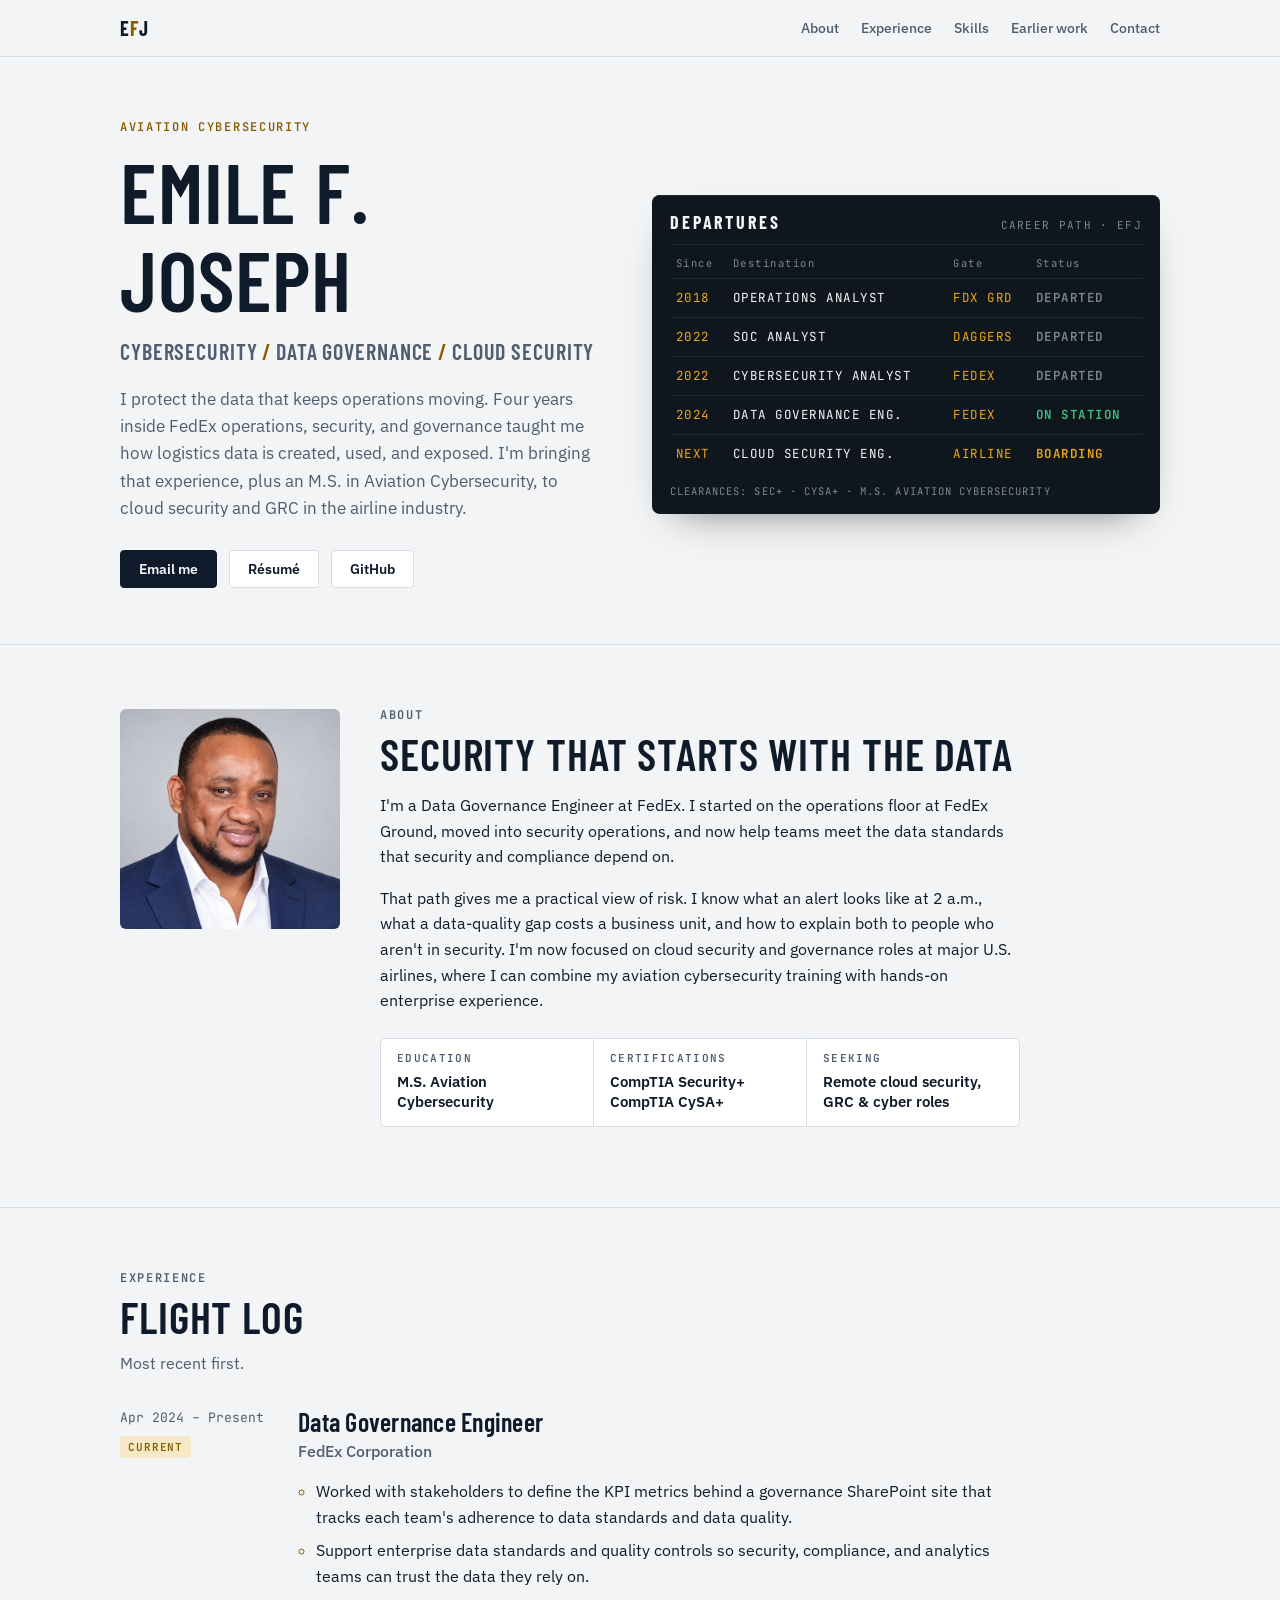
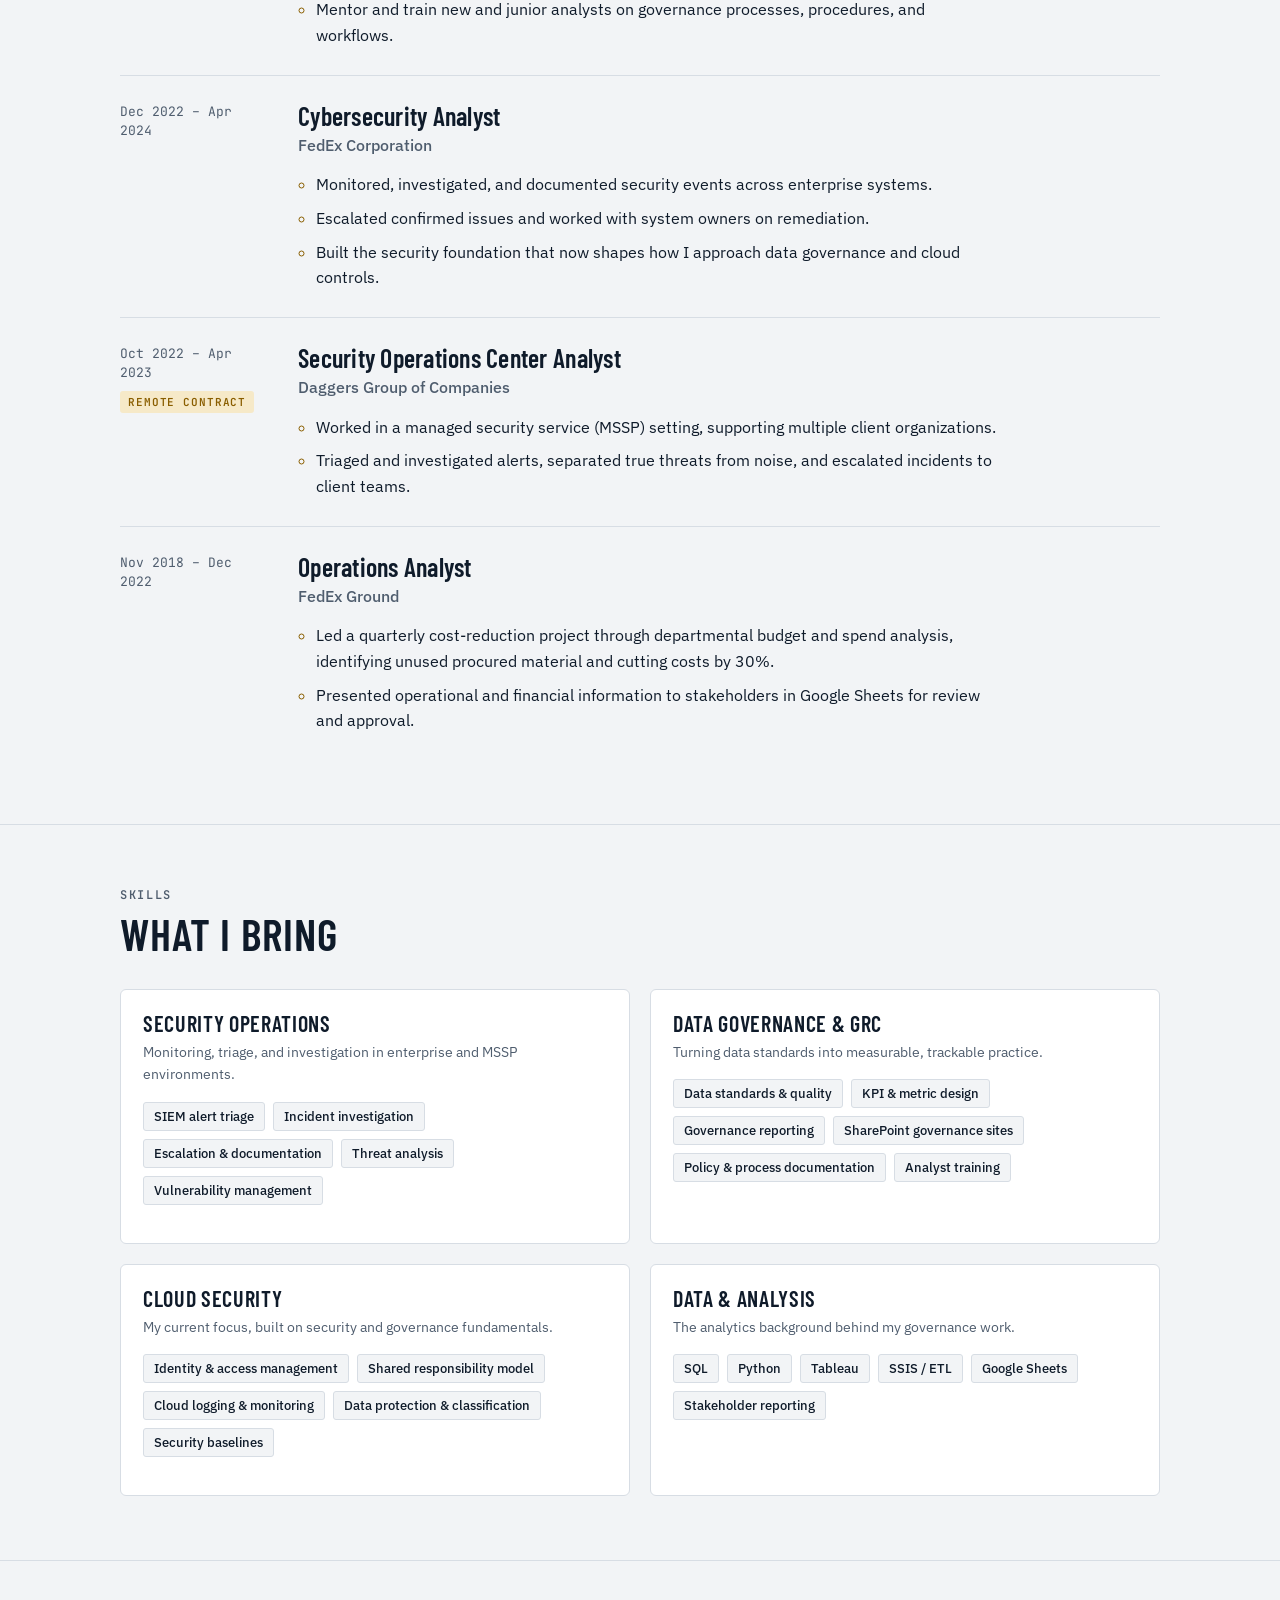
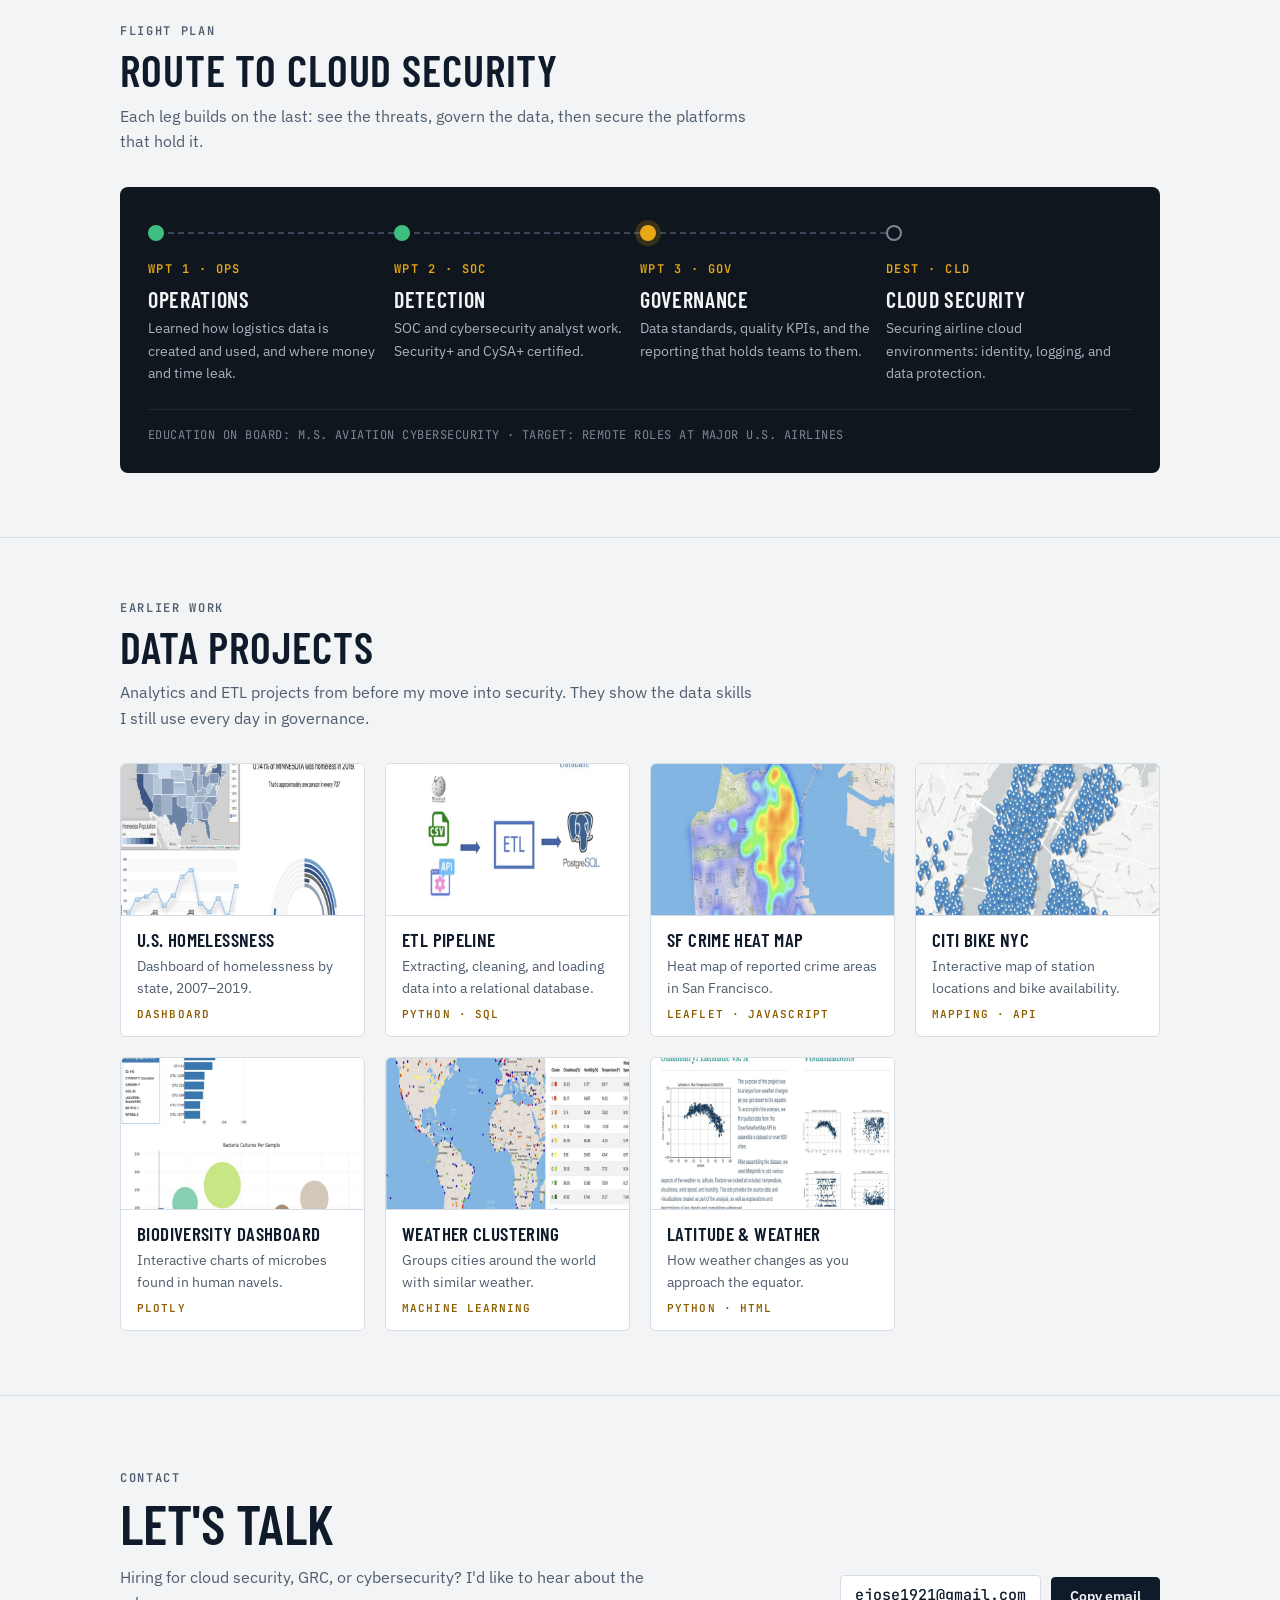
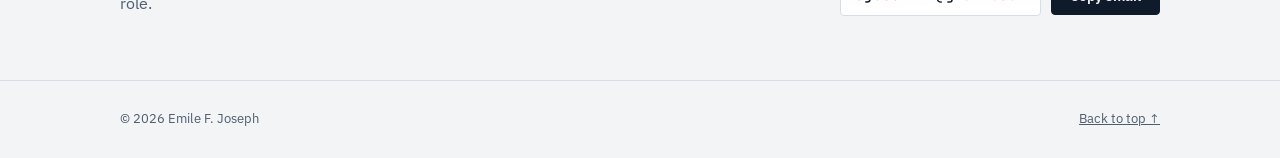
==== index.html @ 4efea38f "Restore index.html" ====
<!DOCTYPE html>
<html lang="en">
<head>
<meta charset="utf-8">
<meta name="viewport" content="width=device-width, initial-scale=1, viewport-fit=cover">
<meta name="description" content="Emile F. Joseph: cybersecurity, data governance, and cloud security. M.S. Aviation Cybersecurity, CompTIA Security+ and CySA+.">
<meta property="og:title" content="Emile F. Joseph">
<meta property="og:description" content="Cybersecurity, data governance, and cloud security.">
<meta property="og:image" content="Images/V2/headshot.jpg">
<title>Emile F. Joseph</title>
<link rel="preconnect" href="https://fonts.googleapis.com">
<link rel="preconnect" href="https://fonts.gstatic.com" crossorigin>
<link rel="stylesheet" href="https://fonts.googleapis.com/css2?family=Barlow+Condensed:wght@500;600;700&family=IBM+Plex+Sans:wght@400;500;600&family=JetBrains+Mono:wght@400;600&display=swap">
<style>
/* Layout: a single 1080px column; hero pairs the pitch with an airport departures board that charts the career path. */
:root{
  --bg:#F2F4F6; --surface:#FFFFFF; --ink:#0F1B2A; --muted:#4F5D6E; --line:#D7DDE4;
  --accent:#8A5E00; --accent-soft:#F6E9C8;
  --board:#10161D; --board-line:#1F2934; --flap:#E8A817; --flap-dim:#7C8794; --go:#3FBF7F;
  --display:"Barlow Condensed","Arial Narrow",Arial,sans-serif;
  --body:"IBM Plex Sans",system-ui,-apple-system,"Segoe UI",sans-serif;
  --mono:"JetBrains Mono",ui-monospace,Consolas,monospace;
  --wrap:1080px;
}
@media (prefers-color-scheme:dark){:root:not([data-theme="light"]){
  --bg:#0A0F15; --surface:#111923; --ink:#E7ECF1; --muted:#9AA7B5; --line:#223040;
  --accent:#F0B429; --accent-soft:#2A2210; --board:#05080C; --board-line:#1A232D; color-scheme:dark}}
:root[data-theme="dark"]{
  --bg:#0A0F15; --surface:#111923; --ink:#E7ECF1; --muted:#9AA7B5; --line:#223040;
  --accent:#F0B429; --accent-soft:#2A2210; --board:#05080C; --board-line:#1A232D; color-scheme:dark}

*{box-sizing:border-box}
html{scroll-behavior:smooth}
body{background:var(--bg);color:var(--ink);font:400 16px/1.6 var(--body);margin:0}
a{color:inherit}
:focus-visible{outline:2px solid var(--accent);outline-offset:3px;border-radius:2px}
.wrap{max-width:var(--wrap);margin:0 auto;padding-inline:20px}
h1,h2,h3{font-family:var(--display);font-weight:600;line-height:1.05;text-wrap:balance;margin:0}
p{margin:0}
.eyebrow{font:600 12px/1 var(--mono);letter-spacing:.14em;text-transform:uppercase;color:var(--accent)}

/* nav */
.nav{position:sticky;top:env(safe-area-inset-top,0px);z-index:10;background:color-mix(in srgb,var(--bg) 88%,transparent);backdrop-filter:blur(8px);border-bottom:1px solid var(--line)}
.nav .wrap{display:flex;align-items:center;justify-content:space-between;gap:16px;height:56px}
.mark{font:700 20px/1 var(--display);letter-spacing:.06em;text-decoration:none}
.mark span{color:var(--accent)}
.nav ul{display:flex;gap:22px;list-style:none;margin:0;padding:0;font-size:14px;font-weight:500}
.nav ul a{text-decoration:none;color:var(--muted)}
.nav ul a:hover{color:var(--ink)}
@media (max-width:720px){.nav ul li.opt{display:none}.nav ul{gap:16px}}

/* hero */
.hero{padding-block:64px 56px}
.hero .wrap{display:grid;grid-template-columns:1fr 1.05fr;gap:48px;align-items:center}
.hero h1{font-size:clamp(48px,7vw,84px);letter-spacing:.01em;text-transform:uppercase}
.hero .roles{margin-top:14px;font:600 clamp(18px,2.2vw,22px)/1.3 var(--display);letter-spacing:.04em;text-transform:uppercase;color:var(--muted)}
.hero .roles b{color:var(--accent);font-weight:600}
.hero p.lede{margin-top:20px;max-width:34em;font-size:17px;color:var(--muted)}
.ctas{display:flex;flex-wrap:wrap;gap:12px;margin-top:28px}
.btn{display:inline-flex;align-items:center;gap:8px;padding:11px 18px;border-radius:4px;font:600 14px/1 var(--body);text-decoration:none;border:1px solid var(--line);background:var(--surface)}
.btn.primary{background:var(--ink);color:var(--bg);border-color:var(--ink)}
.btn:hover{border-color:var(--accent)}

/* departures board */
.board{background:var(--board);border-radius:8px;padding:18px 18px 14px;color:var(--flap);font-family:var(--mono);box-shadow:0 1px 0 var(--board-line) inset,0 18px 40px -24px rgba(0,0,0,.6);min-width:0}
.board-head{display:flex;justify-content:space-between;align-items:baseline;gap:12px;padding-bottom:10px;border-bottom:1px solid var(--board-line)}
.board-head strong{font:700 18px/1 var(--display);letter-spacing:.16em;color:#F3F5F7}
.board-head span{font-size:11px;letter-spacing:.12em;color:var(--flap-dim)}
.board table{width:100%;border-collapse:collapse;font-size:12.5px;font-variant-numeric:tabular-nums}
.board th{font-weight:400;font-size:10.5px;letter-spacing:.14em;color:var(--flap-dim);text-align:left;padding:10px 6px 6px}
.board td{padding:9px 6px;border-top:1px solid var(--board-line);vertical-align:top;letter-spacing:.04em;text-transform:uppercase}
.board td.dest{color:#F3F5F7}
.board td.gate{color:var(--flap)}
.st{font-weight:600;white-space:nowrap}
.st.dep{color:var(--flap-dim)}
.st.on{color:var(--go)}
.st.brd{color:var(--flap);animation:blink 1.6s steps(2,start) infinite}
@keyframes blink{50%{opacity:.35}}
.board-foot{margin-top:10px;font-size:10.5px;letter-spacing:.1em;color:var(--flap-dim)}
@media (max-width:860px){.hero .wrap{grid-template-columns:1fr;gap:36px}}
@media (max-width:520px){.board .gate,.board th.gate{display:none}.board td,.board th{padding-inline:4px}}

/* sections */
section{padding-block:64px;border-top:1px solid var(--line)}
.sec-head{display:flex;flex-direction:column;gap:10px;margin-bottom:32px}
.sec-head h2{font-size:clamp(32px,4vw,44px);text-transform:uppercase;letter-spacing:.02em}
.sec-head p{color:var(--muted);max-width:40em}

/* about */
.about{display:grid;grid-template-columns:220px 1fr;gap:40px;align-items:start}
.about img{width:220px;height:220px;object-fit:cover;border-radius:6px;display:block}
.about .txt{display:flex;flex-direction:column;gap:16px;max-width:40em;min-width:0}
.facts{display:grid;grid-template-columns:repeat(3,minmax(0,1fr));gap:1px;background:var(--line);border:1px solid var(--line);border-radius:6px;overflow:hidden;margin-top:8px}
.facts div{background:var(--surface);padding:14px 16px}
.facts dt{font:600 11px/1 var(--mono);letter-spacing:.12em;text-transform:uppercase;color:var(--muted)}
.facts dd{margin:8px 0 0;font-weight:600;font-size:15px;line-height:1.35}
@media (max-width:720px){.about{grid-template-columns:1fr}.about img{width:160px;height:160px}.facts{grid-template-columns:1fr}}

/* experience timeline */
.log{list-style:none;margin:0;padding:0;display:flex;flex-direction:column}
.leg{display:grid;grid-template-columns:150px 1fr;gap:28px;padding-block:26px;border-top:1px solid var(--line)}
.leg:first-child{border-top:0;padding-top:0}
.when{font:400 13px/1.5 var(--mono);color:var(--muted);font-variant-numeric:tabular-nums}
.when .tag{display:inline-block;margin-top:8px;padding:3px 8px;border-radius:3px;font-size:11px;letter-spacing:.08em;text-transform:uppercase;background:var(--accent-soft);color:var(--accent);font-weight:600}
.leg h3{font-size:26px;letter-spacing:.01em}
.leg .org{margin-top:4px;color:var(--muted);font-weight:500}
.leg ul{margin:14px 0 0;padding-left:18px;display:flex;flex-direction:column;gap:8px;max-width:44em}
.leg li::marker{color:var(--accent)}
@media (max-width:640px){.leg{grid-template-columns:1fr;gap:8px}}

/* skills */
.skills{display:grid;grid-template-columns:repeat(2,minmax(0,1fr));gap:20px}
.skill{background:var(--surface);border:1px solid var(--line);border-radius:6px;padding:22px}
.skill h3{font-size:22px;text-transform:uppercase;letter-spacing:.03em}
.skill p{color:var(--muted);font-size:14px;margin-top:6px}
.chips{display:flex;flex-wrap:wrap;gap:8px;margin-top:16px;list-style:none;padding:0}
.chips li{font:500 13px/1 var(--body);padding:7px 10px;border:1px solid var(--line);border-radius:3px;background:var(--bg)}
@media (max-width:720px){.skills{grid-template-columns:1fr}}

/* flight plan */
.plan{background:var(--board);color:#E7ECF1;border-radius:8px;padding:28px;font-family:var(--body)}
.route{display:grid;grid-template-columns:repeat(4,minmax(0,1fr));gap:0;position:relative;margin-top:6px}
.wp{position:relative;padding:34px 16px 0 0;min-width:0}
.wp::before{content:"";position:absolute;top:11px;left:0;right:0;border-top:2px dashed #3A4757}
.wp:last-child::before{right:auto;width:0}
.wp .dot{position:absolute;top:4px;left:0;width:16px;height:16px;border-radius:50%;background:var(--board);border:2px solid var(--flap-dim)}
.wp.done .dot{background:var(--go);border-color:var(--go)}
.wp.now .dot{background:var(--flap);border-color:var(--flap);box-shadow:0 0 0 5px rgba(232,168,23,.18)}
.wp code{font:600 12px/1 var(--mono);letter-spacing:.12em;color:var(--flap)}
.wp h3{font-size:22px;color:#F3F5F7;margin-top:8px;text-transform:uppercase;letter-spacing:.03em}
.wp p{font-size:14px;color:#A9B4C0;margin-top:6px}
.plan-note{margin-top:24px;padding-top:16px;border-top:1px solid var(--board-line);font:400 12px/1.6 var(--mono);color:var(--flap-dim);letter-spacing:.04em}
@media (max-width:760px){
  .route{grid-template-columns:1fr}
  .wp{padding:0 0 22px 34px}
  .wp::before{top:16px;bottom:0;left:7px;right:auto;border-top:0;border-left:2px dashed #3A4757}
  .wp:last-child::before{display:none}
  .wp .dot{top:2px}
}

/* earlier work */
.projects{display:grid;grid-template-columns:repeat(auto-fill,minmax(230px,1fr));gap:20px}
.proj{display:flex;flex-direction:column;text-decoration:none;background:var(--surface);border:1px solid var(--line);border-radius:6px;overflow:hidden;transition:border-color .2s,transform .2s}
.proj:hover{border-color:var(--accent);transform:translateY(-2px)}
.proj img{width:100%;aspect-ratio:16/10;object-fit:cover;display:block;border-bottom:1px solid var(--line)}
.proj div{padding:14px 16px 16px}
.proj h3{font-size:19px;text-transform:uppercase;letter-spacing:.02em}
.proj p{font-size:13.5px;color:var(--muted);margin-top:6px}
.proj small{display:block;margin-top:10px;font:600 11px/1 var(--mono);letter-spacing:.1em;color:var(--accent);text-transform:uppercase}

/* contact */
.contact{display:flex;flex-wrap:wrap;justify-content:space-between;align-items:end;gap:28px}
.contact h2{font-size:clamp(36px,5vw,56px);text-transform:uppercase}
.contact p{color:var(--muted);margin-top:12px;max-width:34em}
.mail{display:flex;flex-wrap:wrap;align-items:center;gap:10px}
.mail code{font:500 15px/1 var(--mono);padding:12px 14px;border:1px solid var(--line);border-radius:4px;background:var(--surface);user-select:all}
footer{padding-block:28px;border-top:1px solid var(--line);font-size:13px;color:var(--muted)}
footer .wrap{display:flex;flex-wrap:wrap;justify-content:space-between;gap:12px}

@media (prefers-reduced-motion:reduce){*{animation:none!important;transition:none!important}html{scroll-behavior:auto}}
</style>
</head>
<body>


<nav class="nav" aria-label="Primary">
  <div class="wrap">
    <a class="mark" href="#top">E<span>F</span>J</a>
    <ul>
      <li><a href="#about">About</a></li>
      <li><a href="#experience">Experience</a></li>
      <li class="opt"><a href="#skills">Skills</a></li>
      <li class="opt"><a href="#earlier">Earlier work</a></li>
      <li><a href="#contact">Contact</a></li>
    </ul>
  </div>
</nav>

<header class="hero" id="top">
  <div class="wrap">
    <div>
      <p class="eyebrow">Aviation cybersecurity</p>
      <h1 style="margin-top:14px">Emile F. Joseph</h1>
      <p class="roles">Cybersecurity <b>/</b> Data Governance <b>/</b> Cloud Security</p>
      <p class="lede">I protect the data that keeps operations moving. Four years inside FedEx operations, security, and governance taught me how logistics data is created, used, and exposed. I'm bringing that experience, plus an M.S. in Aviation Cybersecurity, to cloud security and GRC in the airline industry.</p>
      <div class="ctas">
        <a class="btn primary" href="mailto:ejose1921@gmail.com">Email me</a>
        <a class="btn" href="Emile_JosephSr_Resume.pdf" target="_blank" rel="noopener">Résumé</a>
        <a class="btn" href="https://github.com/ejosephsr" target="_blank" rel="noopener">GitHub</a>
      </div>
    </div>

    <div class="board" role="region" aria-label="Career path shown as a departures board">
      <div class="board-head"><strong>DEPARTURES</strong><span>CAREER PATH · EFJ</span></div>
      <table>
        <thead><tr><th>Since</th><th>Destination</th><th class="gate">Gate</th><th>Status</th></tr></thead>
        <tbody>
          <tr><td>2018</td><td class="dest flap">Operations Analyst</td><td class="gate flap">FDX GRD</td><td><span class="st dep">Departed</span></td></tr>
          <tr><td>2022</td><td class="dest flap">SOC Analyst</td><td class="gate flap">DAGGERS</td><td><span class="st dep">Departed</span></td></tr>
          <tr><td>2022</td><td class="dest flap">Cybersecurity Analyst</td><td class="gate flap">FEDEX</td><td><span class="st dep">Departed</span></td></tr>
          <tr><td>2024</td><td class="dest flap">Data Governance Eng.</td><td class="gate flap">FEDEX</td><td><span class="st on">On station</span></td></tr>
          <tr><td>Next</td><td class="dest flap">Cloud Security Eng.</td><td class="gate flap">AIRLINE</td><td><span class="st brd">Boarding</span></td></tr>
        </tbody>
      </table>
      <p class="board-foot">CLEARANCES: SEC+ · CYSA+ · M.S. AVIATION CYBERSECURITY</p>
    </div>
  </div>
</header>

<main>
  <section id="about">
    <div class="wrap about">
      <img src="Images/V2/headshot.jpg" alt="Portrait of Emile F. Joseph" width="220" height="220">
      <div class="txt">
        <div class="sec-head" style="margin-bottom:0">
          <p class="eyebrow">About</p>
          <h2>Security that starts with the data</h2>
        </div>
        <p>I'm a Data Governance Engineer at FedEx. I started on the operations floor at FedEx Ground, moved into security operations, and now help teams meet the data standards that security and compliance depend on.</p>
        <p>That path gives me a practical view of risk. I know what an alert looks like at 2 a.m., what a data-quality gap costs a business unit, and how to explain both to people who aren't in security. I'm now focused on cloud security and governance roles at major U.S. airlines, where I can combine my aviation cybersecurity training with hands-on enterprise experience.</p>
        <dl class="facts">
          <div><dt>Education</dt><dd>M.S. Aviation Cybersecurity</dd></div>
          <div><dt>Certifications</dt><dd>CompTIA Security+<br>CompTIA CySA+</dd></div>
          <div><dt>Seeking</dt><dd>Remote cloud security, GRC &amp; cyber roles</dd></div>
        </dl>
      </div>
    </div>
  </section>

  <section id="experience">
    <div class="wrap">
      <div class="sec-head">
        <p class="eyebrow">Experience</p>
        <h2>Flight log</h2>
        <p>Most recent first.</p>
      </div>
      <ol class="log">
        <li class="leg">
          <div class="when">Apr 2024 – Present<br><span class="tag">Current</span></div>
          <div>
            <h3>Data Governance Engineer</h3>
            <p class="org">FedEx Corporation</p>
            <ul>
              <li>Worked with stakeholders to define the KPI metrics behind a governance SharePoint site that tracks each team's adherence to data standards and data quality.</li>
              <li>Support enterprise data standards and quality controls so security, compliance, and analytics teams can trust the data they rely on.</li>
              <li>Mentor and train new and junior analysts on governance processes, procedures, and workflows.</li>
            </ul>
          </div>
        </li>
        <li class="leg">
          <div class="when">Dec 2022 – Apr 2024</div>
          <div>
            <h3>Cybersecurity Analyst</h3>
            <p class="org">FedEx Corporation</p>
            <ul>
              <li>Monitored, investigated, and documented security events across enterprise systems.</li>
              <li>Escalated confirmed issues and worked with system owners on remediation.</li>
              <li>Built the security foundation that now shapes how I approach data governance and cloud controls.</li>
            </ul>
          </div>
        </li>
        <li class="leg">
          <div class="when">Oct 2022 – Apr 2023<br><span class="tag">Remote contract</span></div>
          <div>
            <h3>Security Operations Center Analyst</h3>
            <p class="org">Daggers Group of Companies</p>
            <ul>
              <li>Worked in a managed security service (MSSP) setting, supporting multiple client organizations.</li>
              <li>Triaged and investigated alerts, separated true threats from noise, and escalated incidents to client teams.</li>
            </ul>
          </div>
        </li>
        <li class="leg">
          <div class="when">Nov 2018 – Dec 2022</div>
          <div>
            <h3>Operations Analyst</h3>
            <p class="org">FedEx Ground</p>
            <ul>
              <li>Led a quarterly cost-reduction project through departmental budget and spend analysis, identifying unused procured material and cutting costs by 30%.</li>
              <li>Presented operational and financial information to stakeholders in Google Sheets for review and approval.</li>
            </ul>
          </div>
        </li>
      </ol>
    </div>
  </section>

  <section id="skills">
    <div class="wrap">
      <div class="sec-head">
        <p class="eyebrow">Skills</p>
        <h2>What I bring</h2>
      </div>
      <div class="skills">
        <div class="skill">
          <h3>Security operations</h3>
          <p>Monitoring, triage, and investigation in enterprise and MSSP environments.</p>
          <ul class="chips"><li>SIEM alert triage</li><li>Incident investigation</li><li>Escalation &amp; documentation</li><li>Threat analysis</li><li>Vulnerability management</li></ul>
        </div>
        <div class="skill">
          <h3>Data governance &amp; GRC</h3>
          <p>Turning data standards into measurable, trackable practice.</p>
          <ul class="chips"><li>Data standards &amp; quality</li><li>KPI &amp; metric design</li><li>Governance reporting</li><li>SharePoint governance sites</li><li>Policy &amp; process documentation</li><li>Analyst training</li></ul>
        </div>
        <div class="skill">
          <h3>Cloud security</h3>
          <p>My current focus, built on security and governance fundamentals.</p>
          <ul class="chips"><li>Identity &amp; access management</li><li>Shared responsibility model</li><li>Cloud logging &amp; monitoring</li><li>Data protection &amp; classification</li><li>Security baselines</li></ul>
        </div>
        <div class="skill">
          <h3>Data &amp; analysis</h3>
          <p>The analytics background behind my governance work.</p>
          <ul class="chips"><li>SQL</li><li>Python</li><li>Tableau</li><li>SSIS / ETL</li><li>Google Sheets</li><li>Stakeholder reporting</li></ul>
        </div>
      </div>
    </div>
  </section>

  <section id="route">
    <div class="wrap">
      <div class="sec-head">
        <p class="eyebrow">Flight plan</p>
        <h2>Route to cloud security</h2>
        <p>Each leg builds on the last: see the threats, govern the data, then secure the platforms that hold it.</p>
      </div>
      <div class="plan">
        <div class="route">
          <div class="wp done"><span class="dot"></span><code>WPT 1 · OPS</code><h3>Operations</h3><p>Learned how logistics data is created and used, and where money and time leak.</p></div>
          <div class="wp done"><span class="dot"></span><code>WPT 2 · SOC</code><h3>Detection</h3><p>SOC and cybersecurity analyst work. Security+ and CySA+ certified.</p></div>
          <div class="wp now"><span class="dot"></span><code>WPT 3 · GOV</code><h3>Governance</h3><p>Data standards, quality KPIs, and the reporting that holds teams to them.</p></div>
          <div class="wp"><span class="dot"></span><code>DEST · CLD</code><h3>Cloud security</h3><p>Securing airline cloud environments: identity, logging, and data protection.</p></div>
        </div>
        <p class="plan-note">EDUCATION ON BOARD: M.S. AVIATION CYBERSECURITY · TARGET: REMOTE ROLES AT MAJOR U.S. AIRLINES</p>
      </div>
    </div>
  </section>

  <section id="earlier">
    <div class="wrap">
      <div class="sec-head">
        <p class="eyebrow">Earlier work</p>
        <h2>Data projects</h2>
        <p>Analytics and ETL projects from before my move into security. They show the data skills I still use every day in governance.</p>
      </div>
      <div class="projects">
        <a class="proj" href="https://dashboard-homelessness-usa.herokuapp.com/" target="_blank" rel="noopener"><img src="Images/V2/homeless.jpg" alt="Homelessness dashboard screenshot"><div><h3>U.S. homelessness</h3><p>Dashboard of homelessness by state, 2007–2019.</p><small>Dashboard</small></div></a>
        <a class="proj" href="https://github.com/ejosephSr/ETL-Project/blob/master/Because_we_are_happy.ipynb" target="_blank" rel="noopener"><img src="Images/V2/etl.jpg" alt="ETL project database diagram"><div><h3>ETL pipeline</h3><p>Extracting, cleaning, and loading data into a relational database.</p><small>Python · SQL</small></div></a>
        <a class="proj" href="https://ejosephsr.github.io/Police-Crime-heatmap/" target="_blank" rel="noopener"><img src="Images/V2/crime.jpg" alt="San Francisco crime heat map"><div><h3>SF crime heat map</h3><p>Heat map of reported crime areas in San Francisco.</p><small>Leaflet · JavaScript</small></div></a>
        <a class="proj" href="https://ejosephsr.github.io/City-bikes-in-New-York/" target="_blank" rel="noopener"><img src="Images/V2/citibike.jpg" alt="Citi Bike station map"><div><h3>Citi Bike NYC</h3><p>Interactive map of station locations and bike availability.</p><small>Mapping · API</small></div></a>
        <a class="proj" href="https://ejosephsr.github.io/Plot.ly/" target="_blank" rel="noopener"><img src="Images/V2/belly.jpg" alt="Belly button biodiversity dashboard"><div><h3>Biodiversity dashboard</h3><p>Interactive charts of microbes found in human navels.</p><small>Plotly</small></div></a>
        <a class="proj" href="https://barrytik.github.io/Weather-Clustering/" target="_blank" rel="noopener"><img src="Images/V2/weather.jpg" alt="Weather clustering map"><div><h3>Weather clustering</h3><p>Groups cities around the world with similar weather.</p><small>Machine learning</small></div></a>
        <a class="proj" href="https://ejosephsr.github.io/Web-Design-Challenge/" target="_blank" rel="noopener"><img src="Images/V2/latitude.jpg" alt="Latitude and weather analysis"><div><h3>Latitude &amp; weather</h3><p>How weather changes as you approach the equator.</p><small>Python · HTML</small></div></a>
      </div>
    </div>
  </section>

  <section id="contact">
    <div class="wrap contact">
      <div>
        <p class="eyebrow">Contact</p>
        <h2 style="margin-top:10px">Let's talk</h2>
        <p>Hiring for cloud security, GRC, or cybersecurity? I'd like to hear about the role.</p>
      </div>
      <div class="mail">
        <code id="email">ejose1921@gmail.com</code>
        <button class="btn primary" id="copy" type="button">Copy email</button>
      </div>
    </div>
  </section>
</main>

<footer>
  <div class="wrap"><span>© 2026 Emile F. Joseph</span><a href="#top">Back to top ↑</a></div>
</footer>

<script>
(function(){
  var btn=document.getElementById('copy'),addr=document.getElementById('email').textContent;
  btn.addEventListener('click',function(){
    function sel(){var r=document.createRange();r.selectNodeContents(document.getElementById('email'));var s=getSelection();s.removeAllRanges();s.addRange(r);btn.textContent='Selected, press Ctrl+C';}
    try{navigator.clipboard.writeText(addr).then(function(){btn.textContent='Copied';setTimeout(function(){btn.textContent='Copy email'},2000)},sel)}catch(e){sel()}
  });
  // Split-flap settle on load; real text is already in the HTML.
  if(matchMedia('(prefers-reduced-motion: reduce)').matches)return;
  var chars='ABCDEFGHIJKLMNOPQRSTUVWXYZ0123456789';
  document.querySelectorAll('.board .flap').forEach(function(el,i){
    var final=el.textContent,t=0,steps=10+i%5;
    var id=setInterval(function(){
      t++;
      el.textContent=final.split('').map(function(c,k){
        if(c===' '||c==='.'||k<final.length*t/steps)return c;
        return chars[(Math.random()*chars.length)|0];
      }).join('');
      if(t>=steps){clearInterval(id);el.textContent=final;}
    },45);
  });
})();
</script>

</body>
</html>
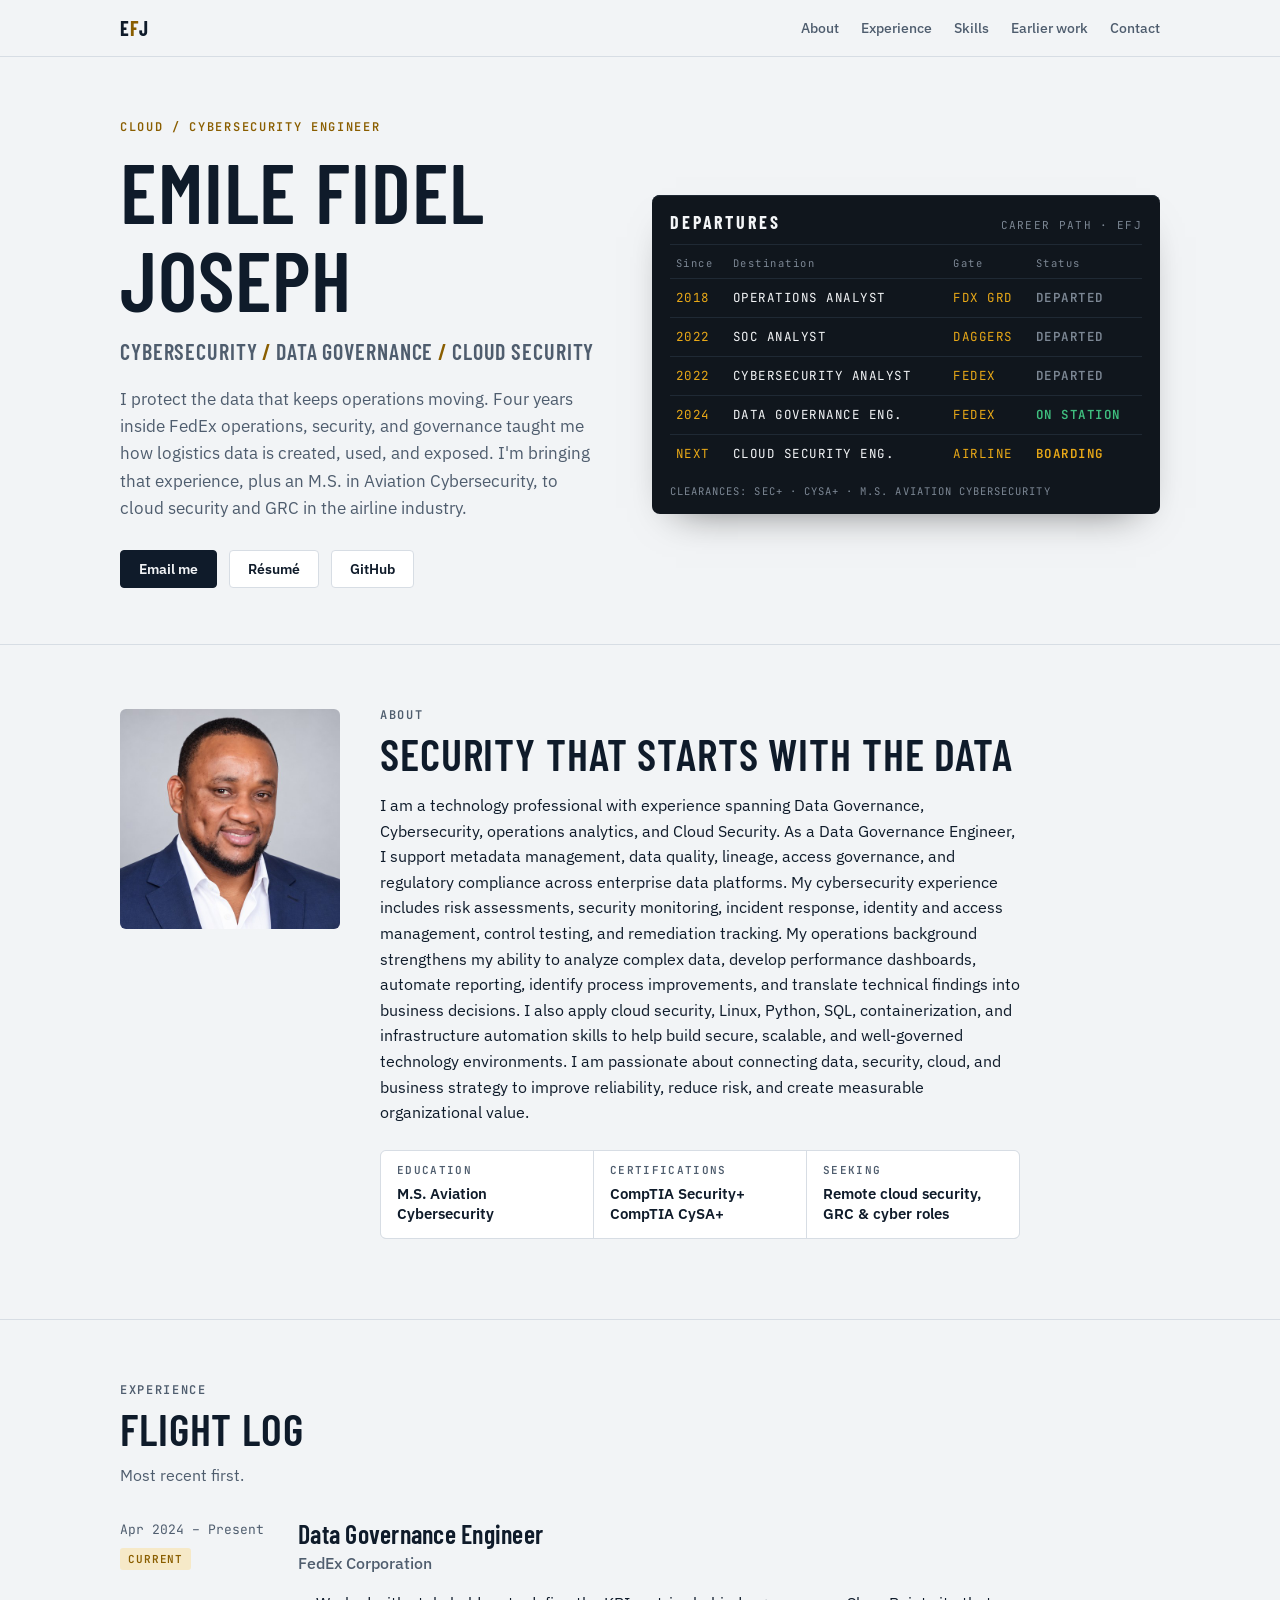
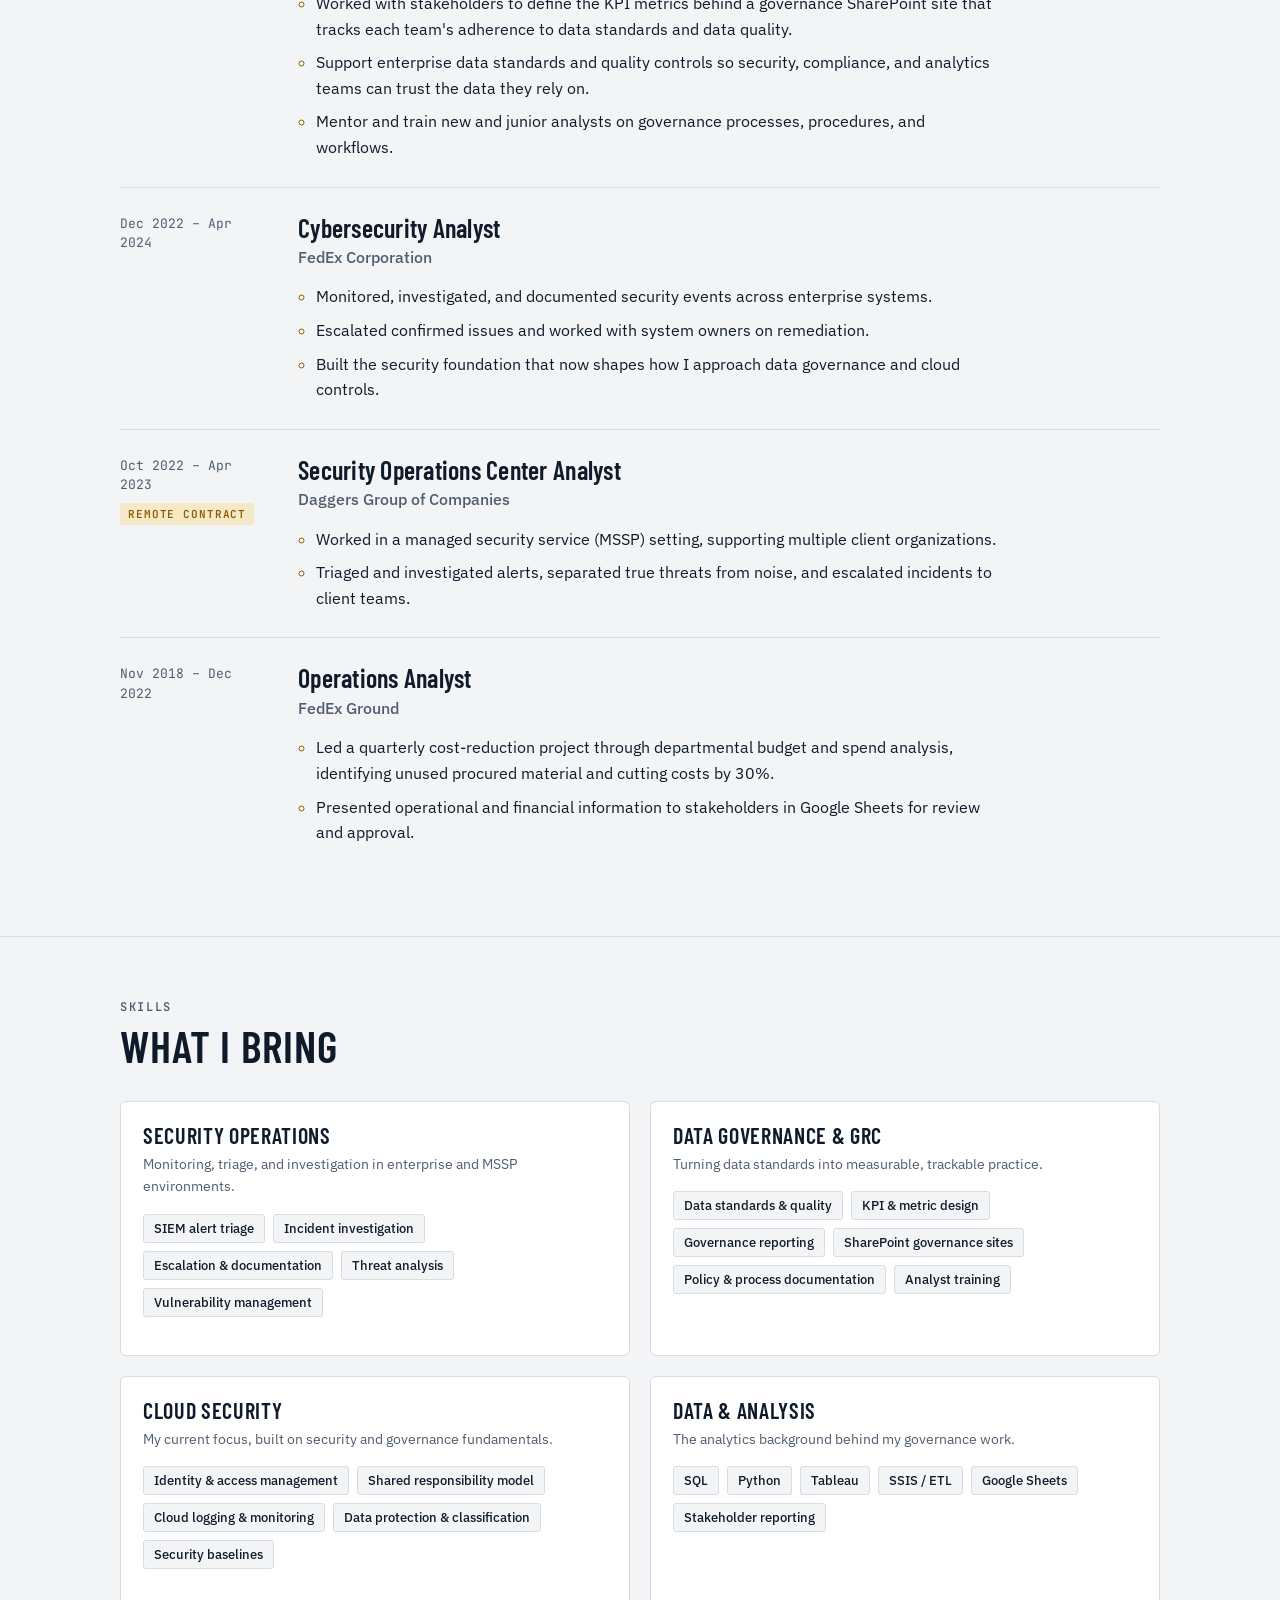
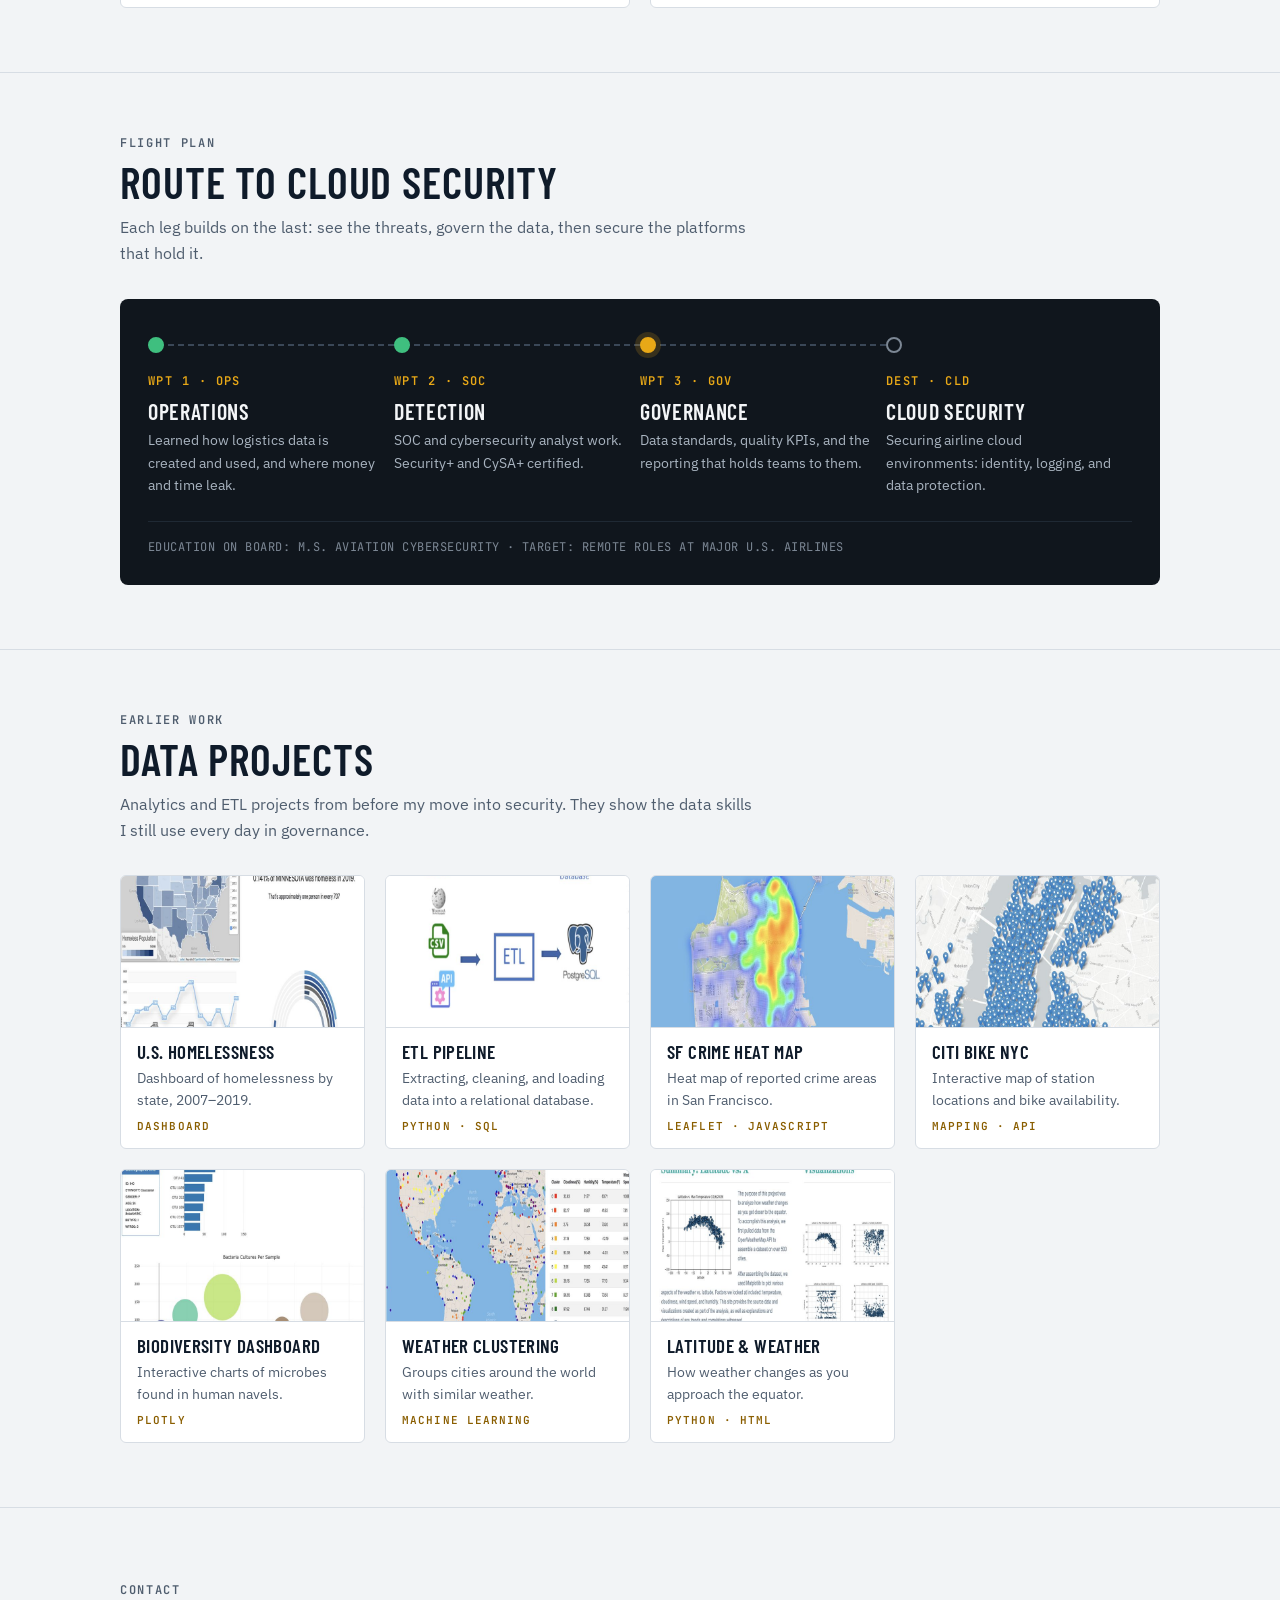
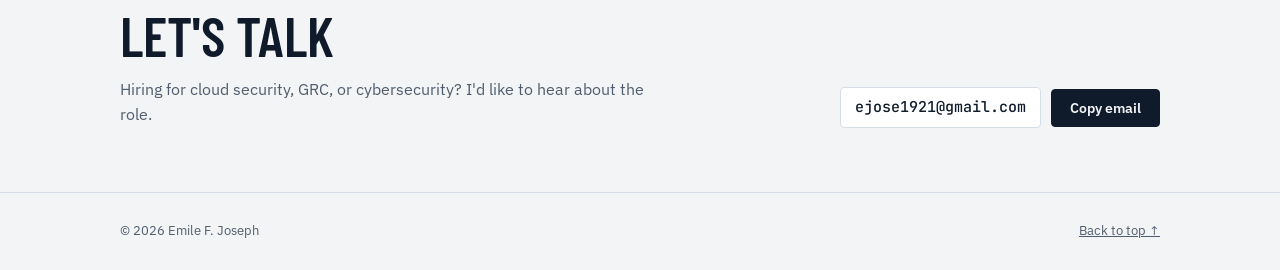
==== commit 64c33a0c: "Updated experience section" ====
--- a/index.html
+++ b/index.html
@@ -179,8 +179,8 @@
 <header class="hero" id="top">
   <div class="wrap">
     <div>
-      <p class="eyebrow">Aviation cybersecurity</p>
-      <h1 style="margin-top:14px">Emile F. Joseph</h1>
+      <p class="eyebrow">Cloud / Cybersecurity Engineer</p>
+      <h1 style="margin-top:14px">Emile Fidel Joseph</h1>
       <p class="roles">Cybersecurity <b>/</b> Data Governance <b>/</b> Cloud Security</p>
       <p class="lede">I protect the data that keeps operations moving. Four years inside FedEx operations, security, and governance taught me how logistics data is created, used, and exposed. I'm bringing that experience, plus an M.S. in Aviation Cybersecurity, to cloud security and GRC in the airline industry.</p>
       <div class="ctas">
@@ -216,8 +216,7 @@
           <p class="eyebrow">About</p>
           <h2>Security that starts with the data</h2>
         </div>
-        <p>I'm a Data Governance Engineer at FedEx. I started on the operations floor at FedEx Ground, moved into security operations, and now help teams meet the data standards that security and compliance depend on.</p>
-        <p>That path gives me a practical view of risk. I know what an alert looks like at 2 a.m., what a data-quality gap costs a business unit, and how to explain both to people who aren't in security. I'm now focused on cloud security and governance roles at major U.S. airlines, where I can combine my aviation cybersecurity training with hands-on enterprise experience.</p>
+        <p>I am a technology professional with experience spanning Data Governance, Cybersecurity, operations analytics, and Cloud Security. As a Data Governance Engineer, I support metadata management, data quality, lineage, access governance, and regulatory compliance across enterprise data platforms. My cybersecurity experience includes risk assessments, security monitoring, incident response, identity and access management, control testing, and remediation tracking. My operations background strengthens my ability to analyze complex data, develop performance dashboards, automate reporting, identify process improvements, and translate technical findings into business decisions. I also apply cloud security, Linux, Python, SQL, containerization, and infrastructure automation skills to help build secure, scalable, and well-governed technology environments. I am passionate about connecting data, security, cloud, and business strategy to improve reliability, reduce risk, and create measurable organizational value.</p>
         <dl class="facts">
           <div><dt>Education</dt><dd>M.S. Aviation Cybersecurity</dd></div>
           <div><dt>Certifications</dt><dd>CompTIA Security+<br>CompTIA CySA+</dd></div>
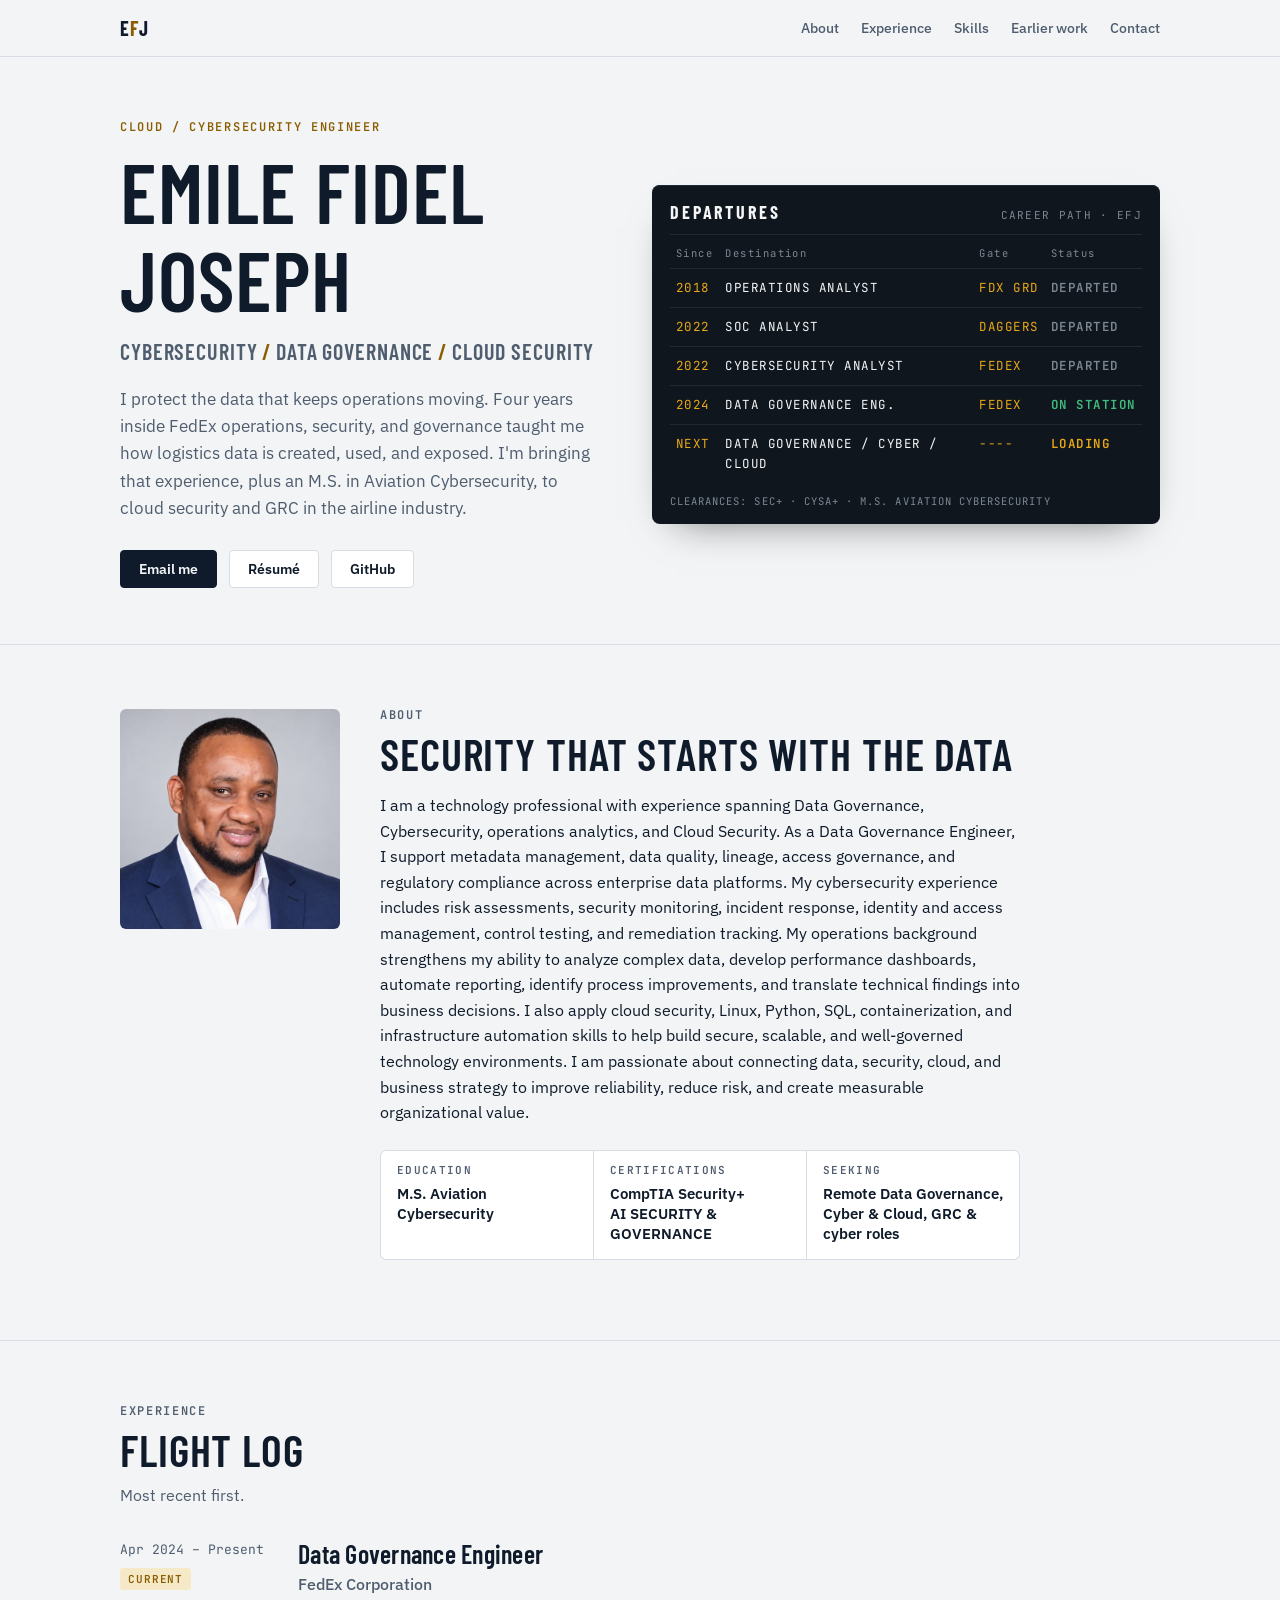
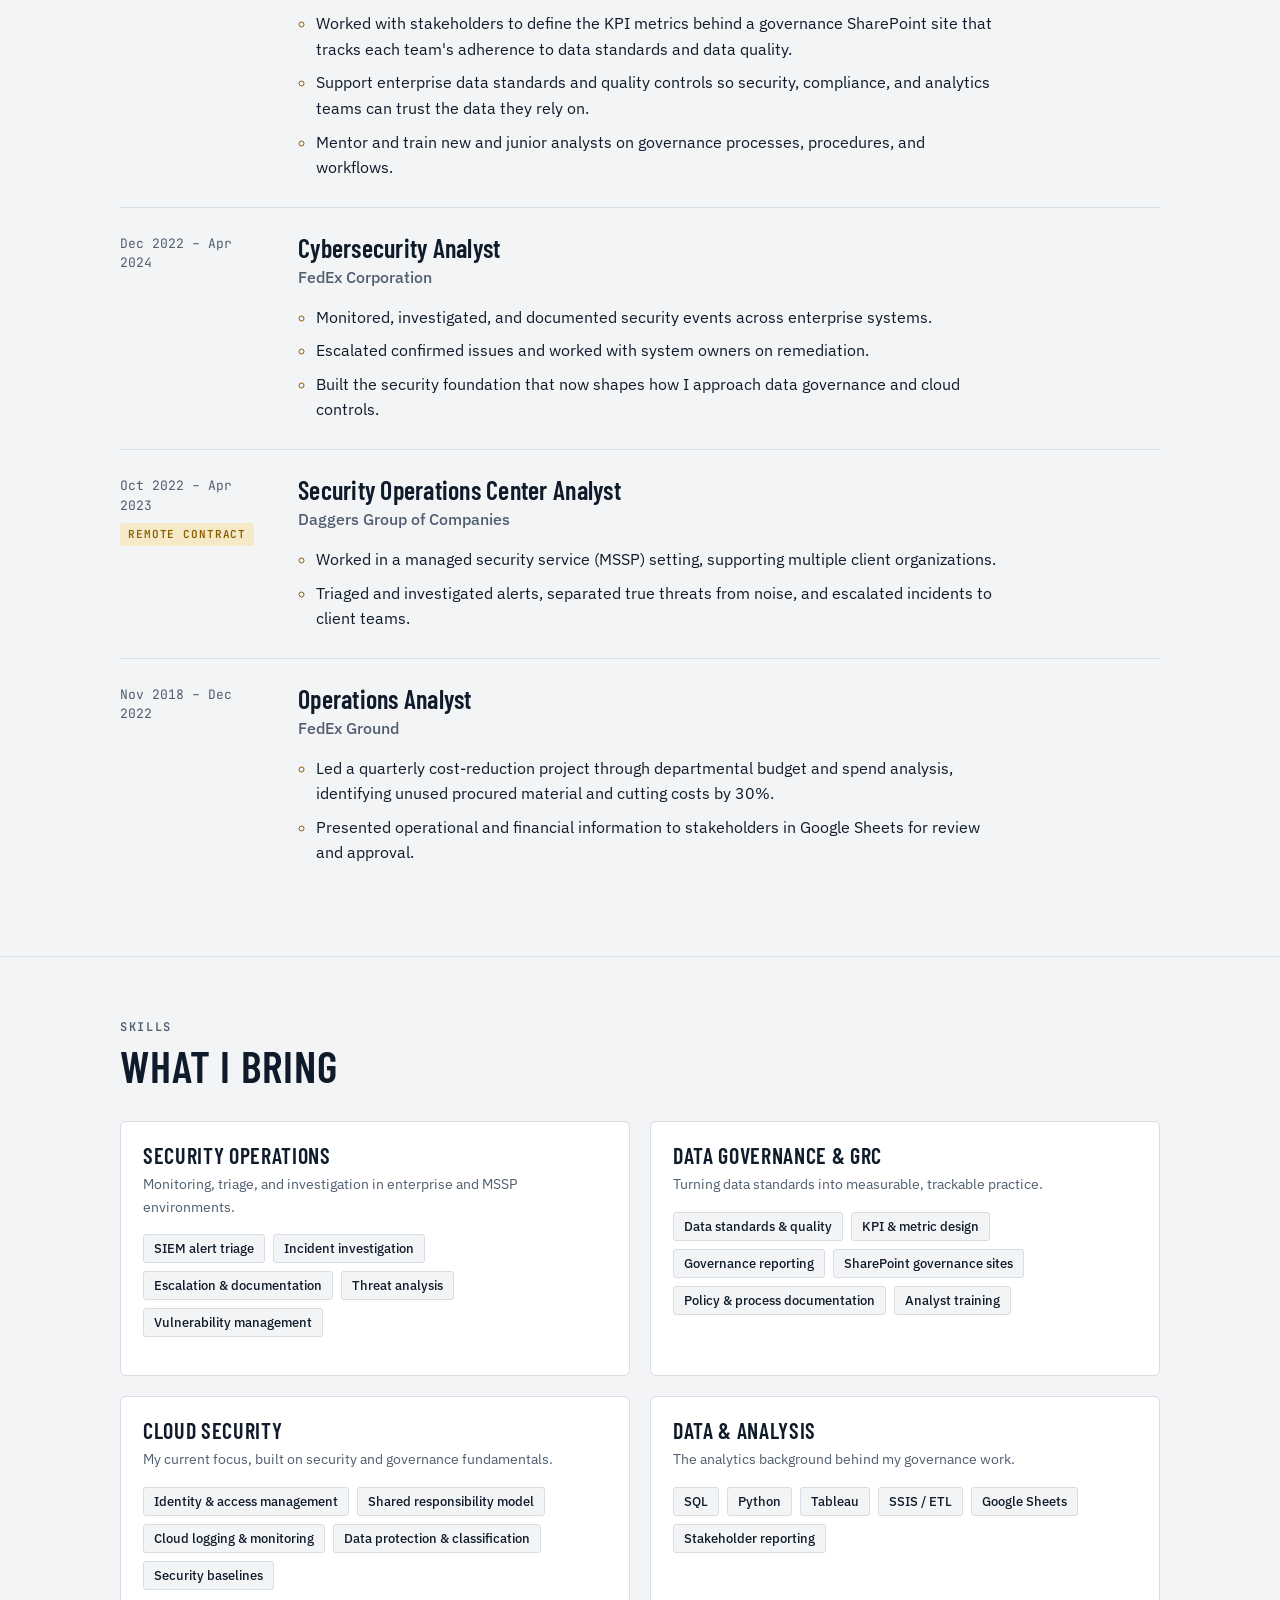
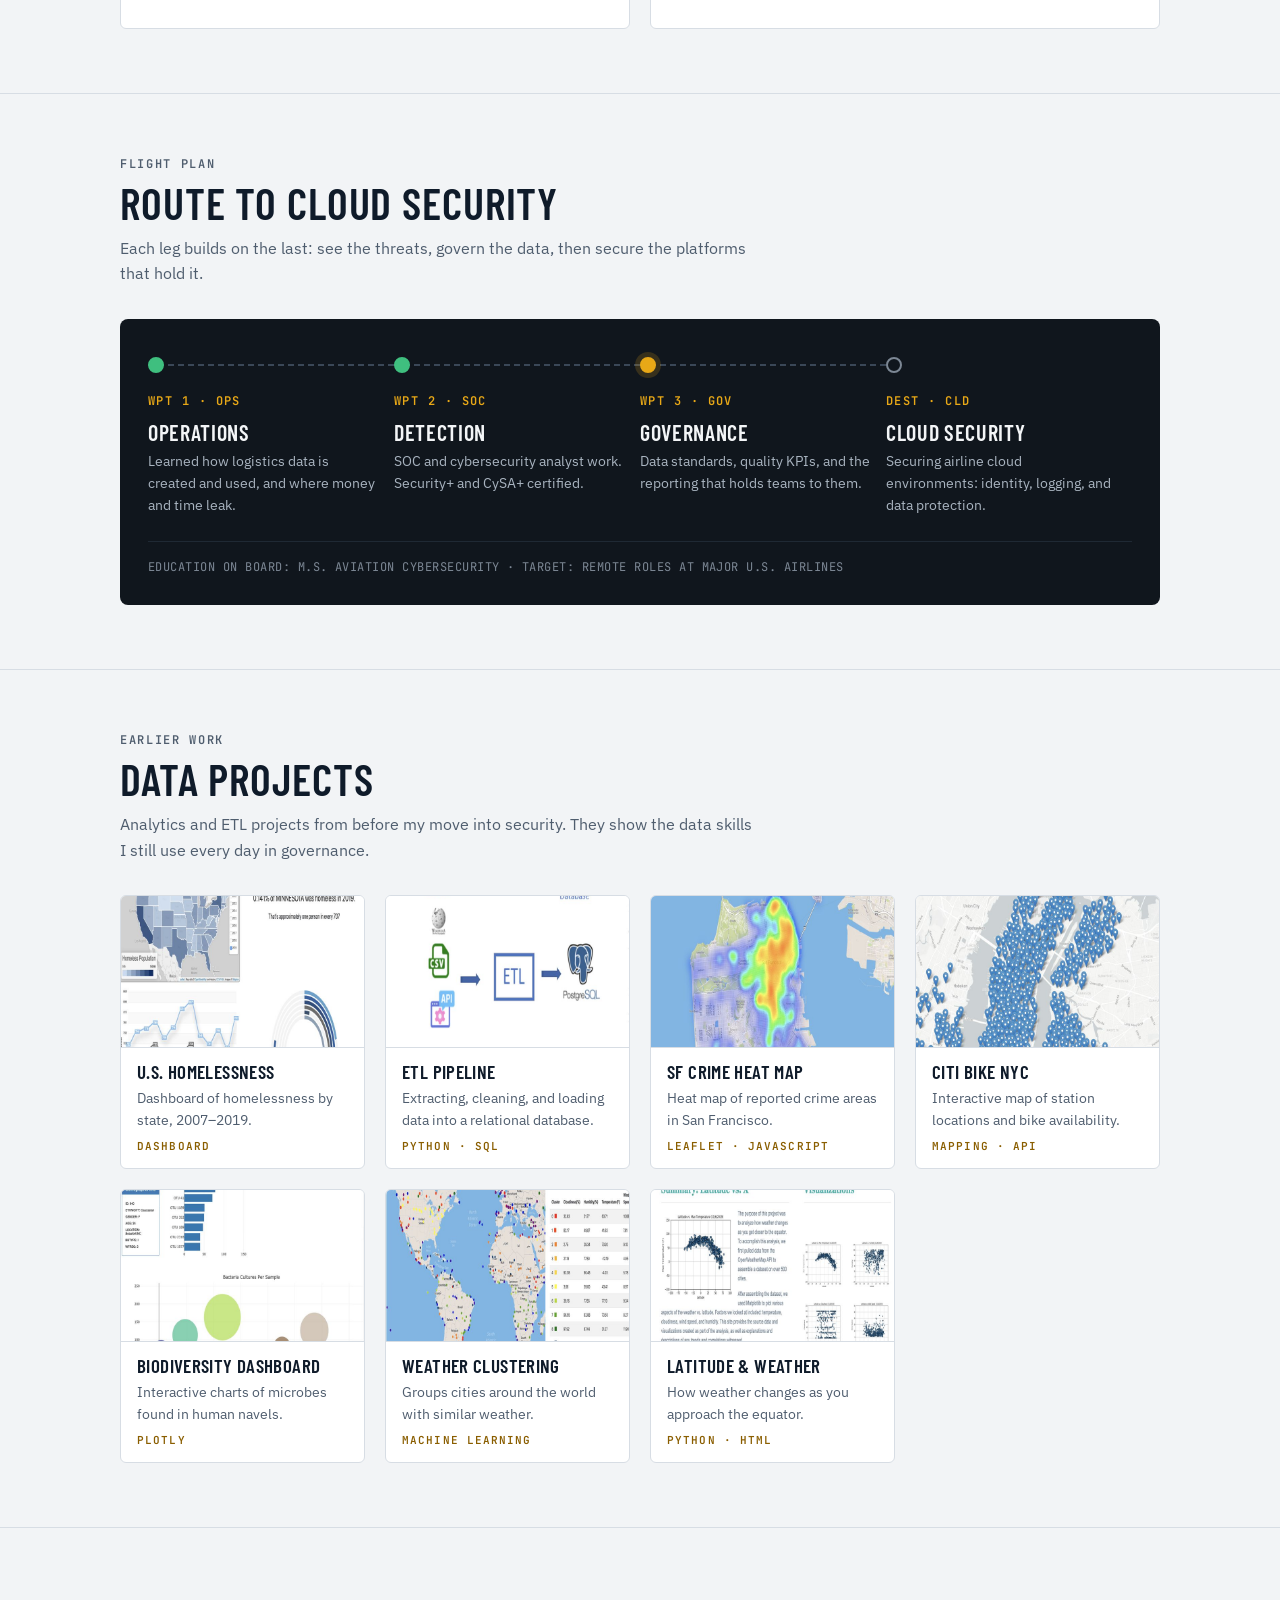
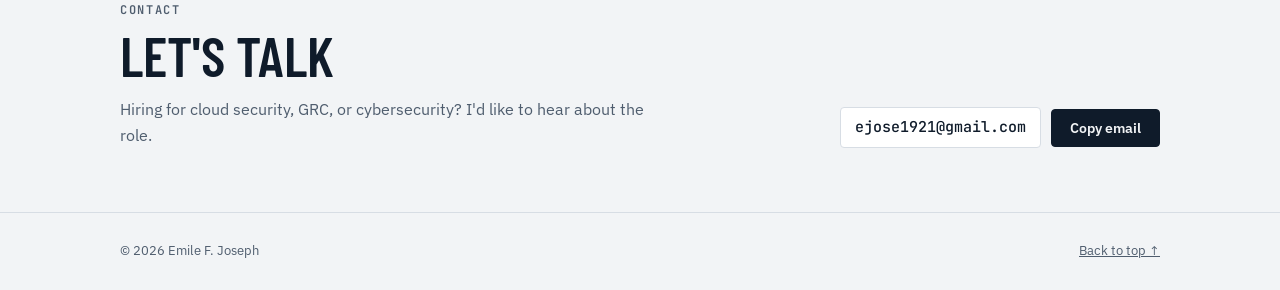
==== commit 63c778ee: "Additional update" ====
--- a/index.html
+++ b/index.html
@@ -199,7 +199,7 @@
           <tr><td>2022</td><td class="dest flap">SOC Analyst</td><td class="gate flap">DAGGERS</td><td><span class="st dep">Departed</span></td></tr>
           <tr><td>2022</td><td class="dest flap">Cybersecurity Analyst</td><td class="gate flap">FEDEX</td><td><span class="st dep">Departed</span></td></tr>
           <tr><td>2024</td><td class="dest flap">Data Governance Eng.</td><td class="gate flap">FEDEX</td><td><span class="st on">On station</span></td></tr>
-          <tr><td>Next</td><td class="dest flap">Cloud Security Eng.</td><td class="gate flap">AIRLINE</td><td><span class="st brd">Boarding</span></td></tr>
+          <tr><td>Next</td><td class="dest flap">Data Governance / Cyber / Cloud</td><td class="gate flap">----</td><td><span class="st brd">Loading</span></td></tr>
         </tbody>
       </table>
       <p class="board-foot">CLEARANCES: SEC+ · CYSA+ · M.S. AVIATION CYBERSECURITY</p>
@@ -219,8 +219,8 @@
         <p>I am a technology professional with experience spanning Data Governance, Cybersecurity, operations analytics, and Cloud Security. As a Data Governance Engineer, I support metadata management, data quality, lineage, access governance, and regulatory compliance across enterprise data platforms. My cybersecurity experience includes risk assessments, security monitoring, incident response, identity and access management, control testing, and remediation tracking. My operations background strengthens my ability to analyze complex data, develop performance dashboards, automate reporting, identify process improvements, and translate technical findings into business decisions. I also apply cloud security, Linux, Python, SQL, containerization, and infrastructure automation skills to help build secure, scalable, and well-governed technology environments. I am passionate about connecting data, security, cloud, and business strategy to improve reliability, reduce risk, and create measurable organizational value.</p>
         <dl class="facts">
           <div><dt>Education</dt><dd>M.S. Aviation Cybersecurity</dd></div>
-          <div><dt>Certifications</dt><dd>CompTIA Security+<br>CompTIA CySA+</dd></div>
-          <div><dt>Seeking</dt><dd>Remote cloud security, GRC &amp; cyber roles</dd></div>
+          <div><dt>Certifications</dt><dd>CompTIA Security+<br>AI SECURITY & GOVERNANCE</dd></div>
+          <div><dt>Seeking</dt><dd>Remote Data Governance, Cyber & Cloud, GRC &amp; cyber roles</dd></div>
         </dl>
       </div>
     </div>
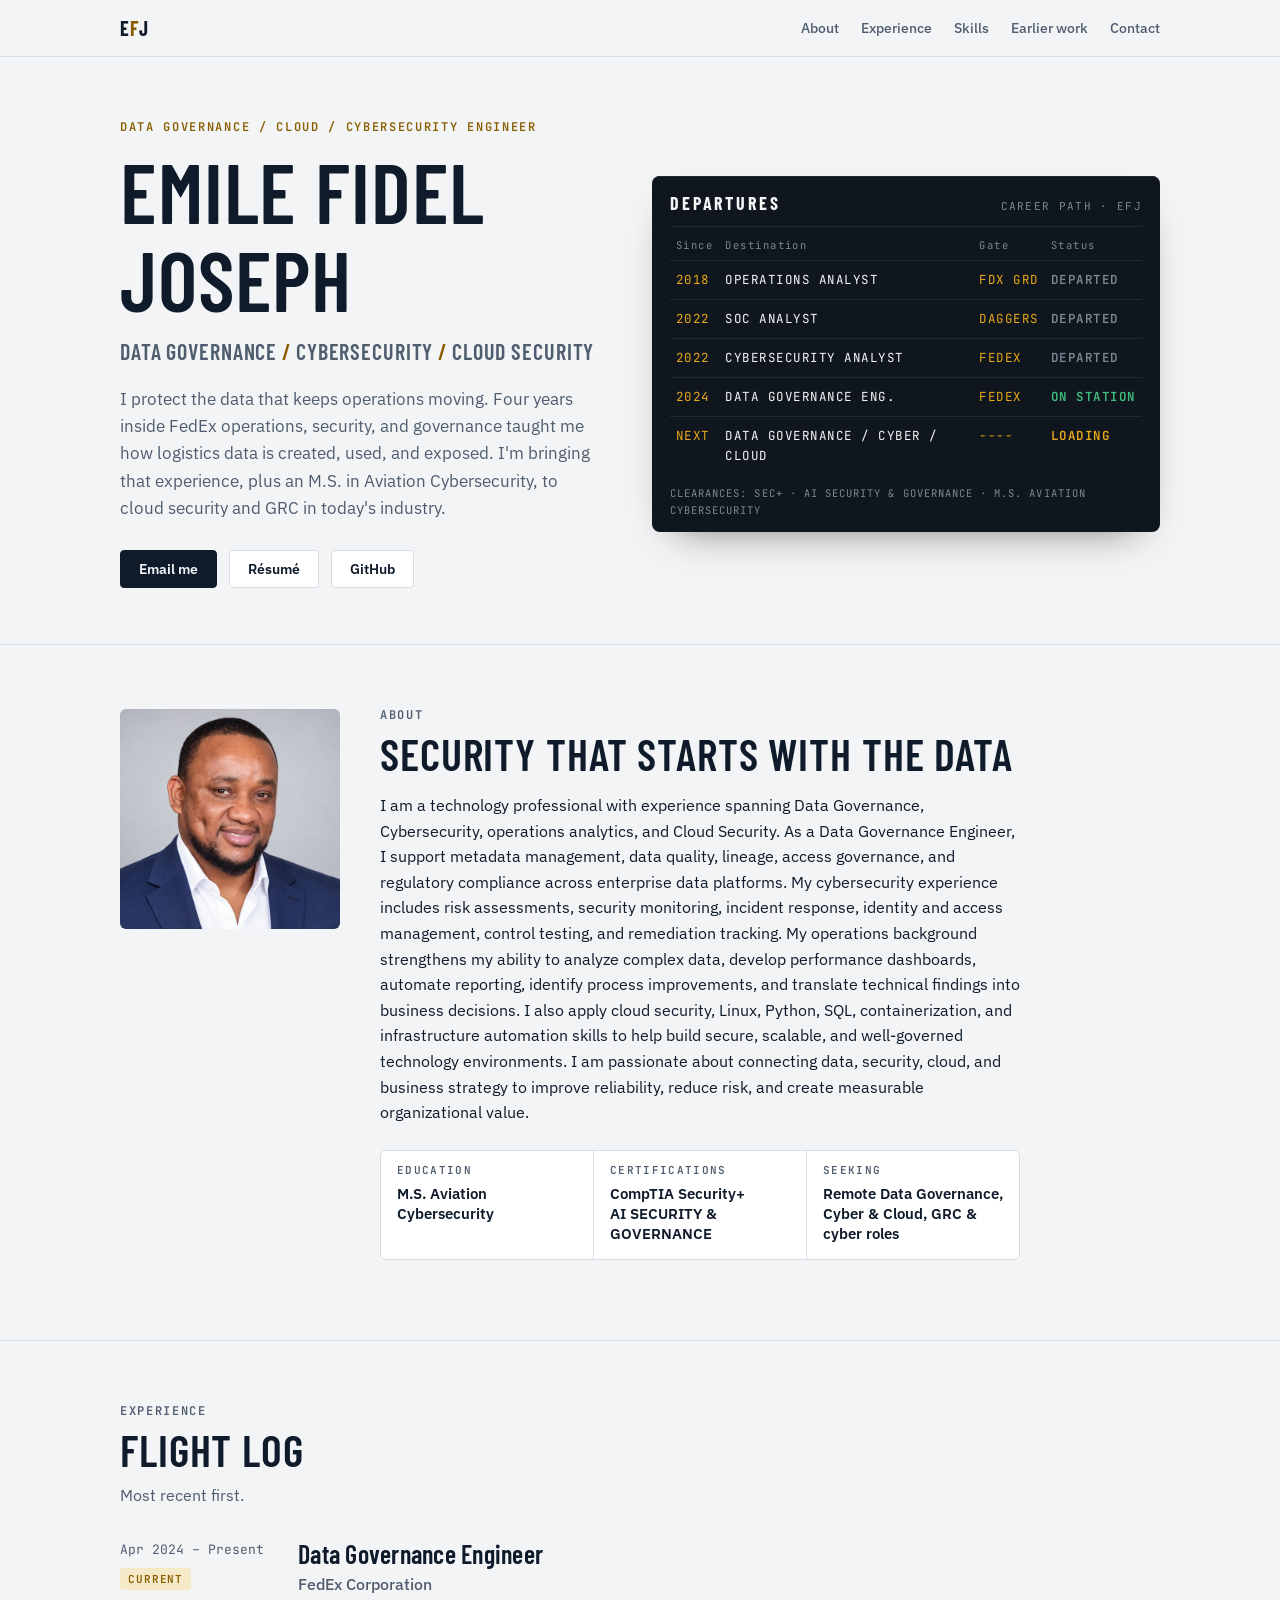
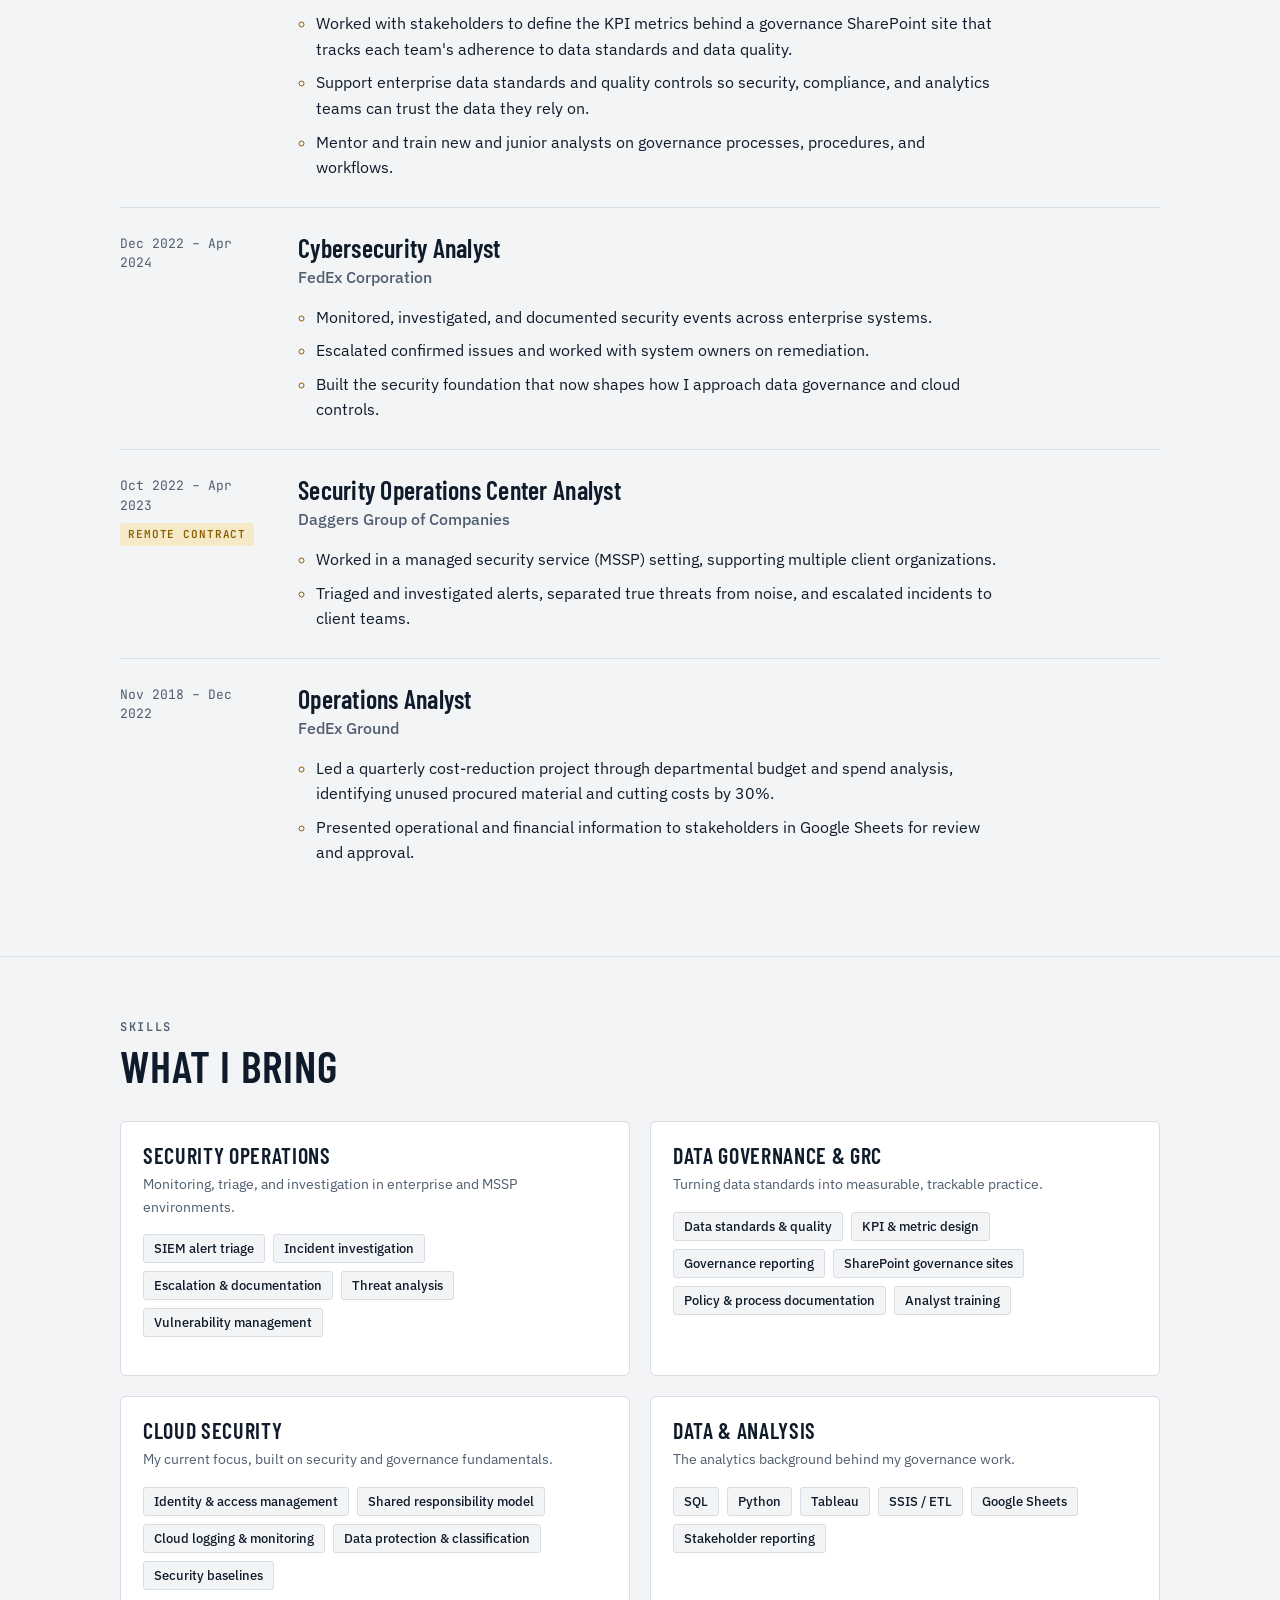
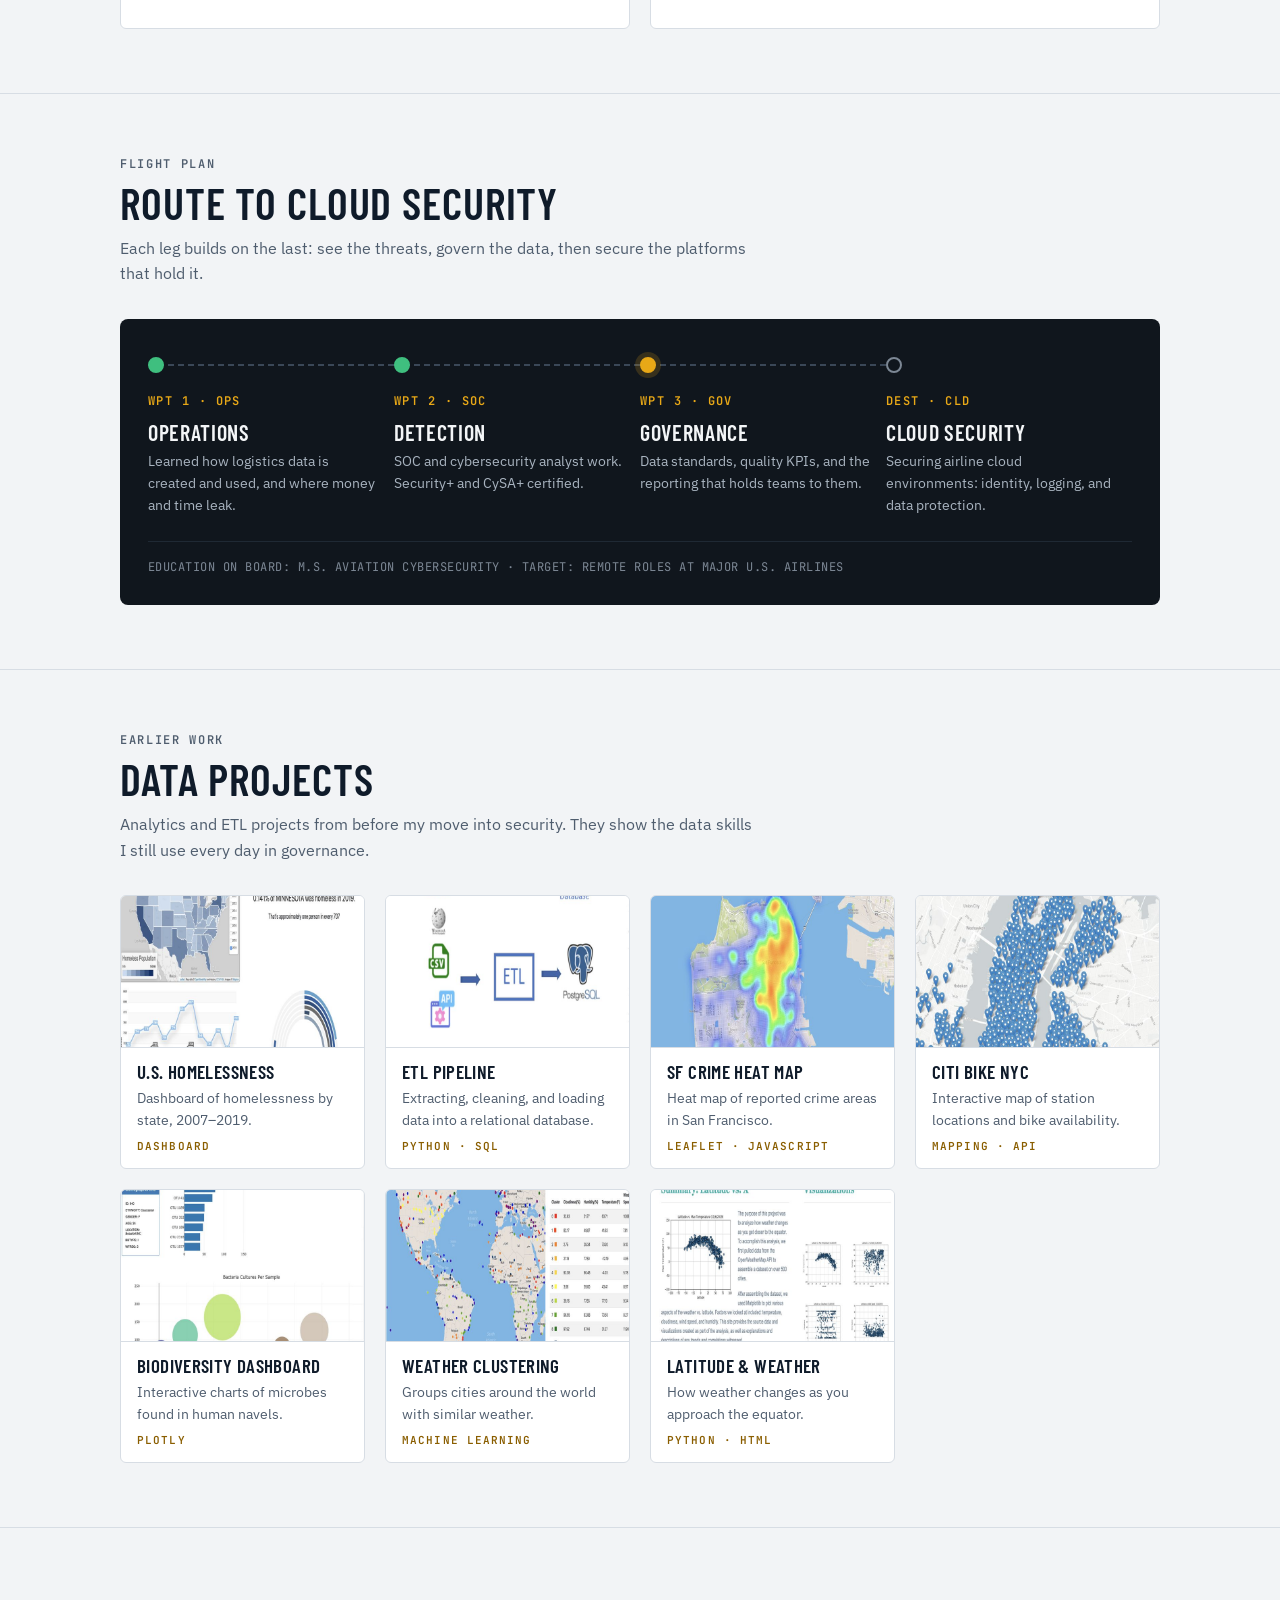
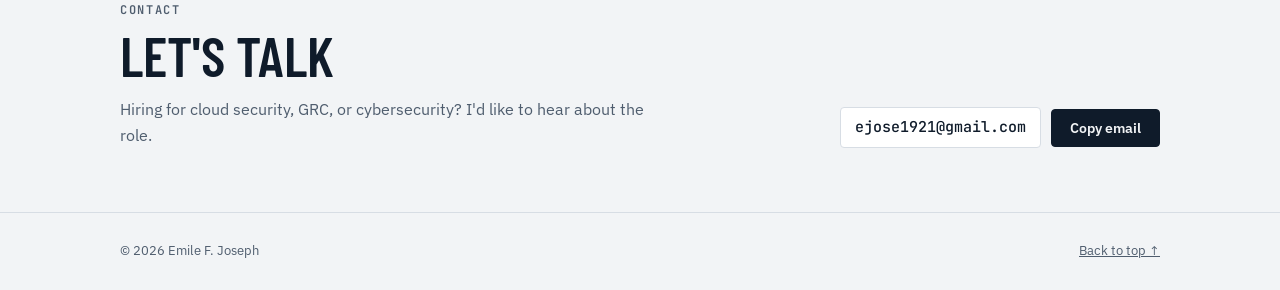
==== commit 97c20ac8: "Additional update" ====
--- a/index.html
+++ b/index.html
@@ -179,10 +179,10 @@
 <header class="hero" id="top">
   <div class="wrap">
     <div>
-      <p class="eyebrow">Cloud / Cybersecurity Engineer</p>
+      <p class="eyebrow">Data Governance / Cloud / Cybersecurity Engineer</p>
       <h1 style="margin-top:14px">Emile Fidel Joseph</h1>
-      <p class="roles">Cybersecurity <b>/</b> Data Governance <b>/</b> Cloud Security</p>
-      <p class="lede">I protect the data that keeps operations moving. Four years inside FedEx operations, security, and governance taught me how logistics data is created, used, and exposed. I'm bringing that experience, plus an M.S. in Aviation Cybersecurity, to cloud security and GRC in the airline industry.</p>
+      <p class="roles">Data Governance <b>/</b> Cybersecurity <b>/</b> Cloud Security</p>
+      <p class="lede">I protect the data that keeps operations moving. Four years inside FedEx operations, security, and governance taught me how logistics data is created, used, and exposed. I'm bringing that experience, plus an M.S. in Aviation Cybersecurity, to cloud security and GRC in today's industry.</p>
       <div class="ctas">
         <a class="btn primary" href="mailto:ejose1921@gmail.com">Email me</a>
         <a class="btn" href="Emile_JosephSr_Resume.pdf" target="_blank" rel="noopener">Résumé</a>
@@ -202,7 +202,7 @@
           <tr><td>Next</td><td class="dest flap">Data Governance / Cyber / Cloud</td><td class="gate flap">----</td><td><span class="st brd">Loading</span></td></tr>
         </tbody>
       </table>
-      <p class="board-foot">CLEARANCES: SEC+ · CYSA+ · M.S. AVIATION CYBERSECURITY</p>
+      <p class="board-foot">CLEARANCES: SEC+ · AI SECURITY & GOVERNANCE · M.S. AVIATION CYBERSECURITY</p>
     </div>
   </div>
 </header>
@@ -216,7 +216,8 @@
           <p class="eyebrow">About</p>
           <h2>Security that starts with the data</h2>
         </div>
-        <p>I am a technology professional with experience spanning Data Governance, Cybersecurity, operations analytics, and Cloud Security. As a Data Governance Engineer, I support metadata management, data quality, lineage, access governance, and regulatory compliance across enterprise data platforms. My cybersecurity experience includes risk assessments, security monitoring, incident response, identity and access management, control testing, and remediation tracking. My operations background strengthens my ability to analyze complex data, develop performance dashboards, automate reporting, identify process improvements, and translate technical findings into business decisions. I also apply cloud security, Linux, Python, SQL, containerization, and infrastructure automation skills to help build secure, scalable, and well-governed technology environments. I am passionate about connecting data, security, cloud, and business strategy to improve reliability, reduce risk, and create measurable organizational value.</p>
+        <p>I am a technology professional with experience spanning Data Governance, Cybersecurity, operations analytics, and Cloud Security. As a Data Governance Engineer, I support metadata management, data quality, lineage, access governance, and regulatory compliance across enterprise data platforms. 
+          My cybersecurity experience includes risk assessments, security monitoring, incident response, identity and access management, control testing, and remediation tracking. My operations background strengthens my ability to analyze complex data, develop performance dashboards, automate reporting, identify process improvements, and translate technical findings into business decisions. I also apply cloud security, Linux, Python, SQL, containerization, and infrastructure automation skills to help build secure, scalable, and well-governed technology environments. I am passionate about connecting data, security, cloud, and business strategy to improve reliability, reduce risk, and create measurable organizational value.</p>
         <dl class="facts">
           <div><dt>Education</dt><dd>M.S. Aviation Cybersecurity</dd></div>
           <div><dt>Certifications</dt><dd>CompTIA Security+<br>AI SECURITY & GOVERNANCE</dd></div>
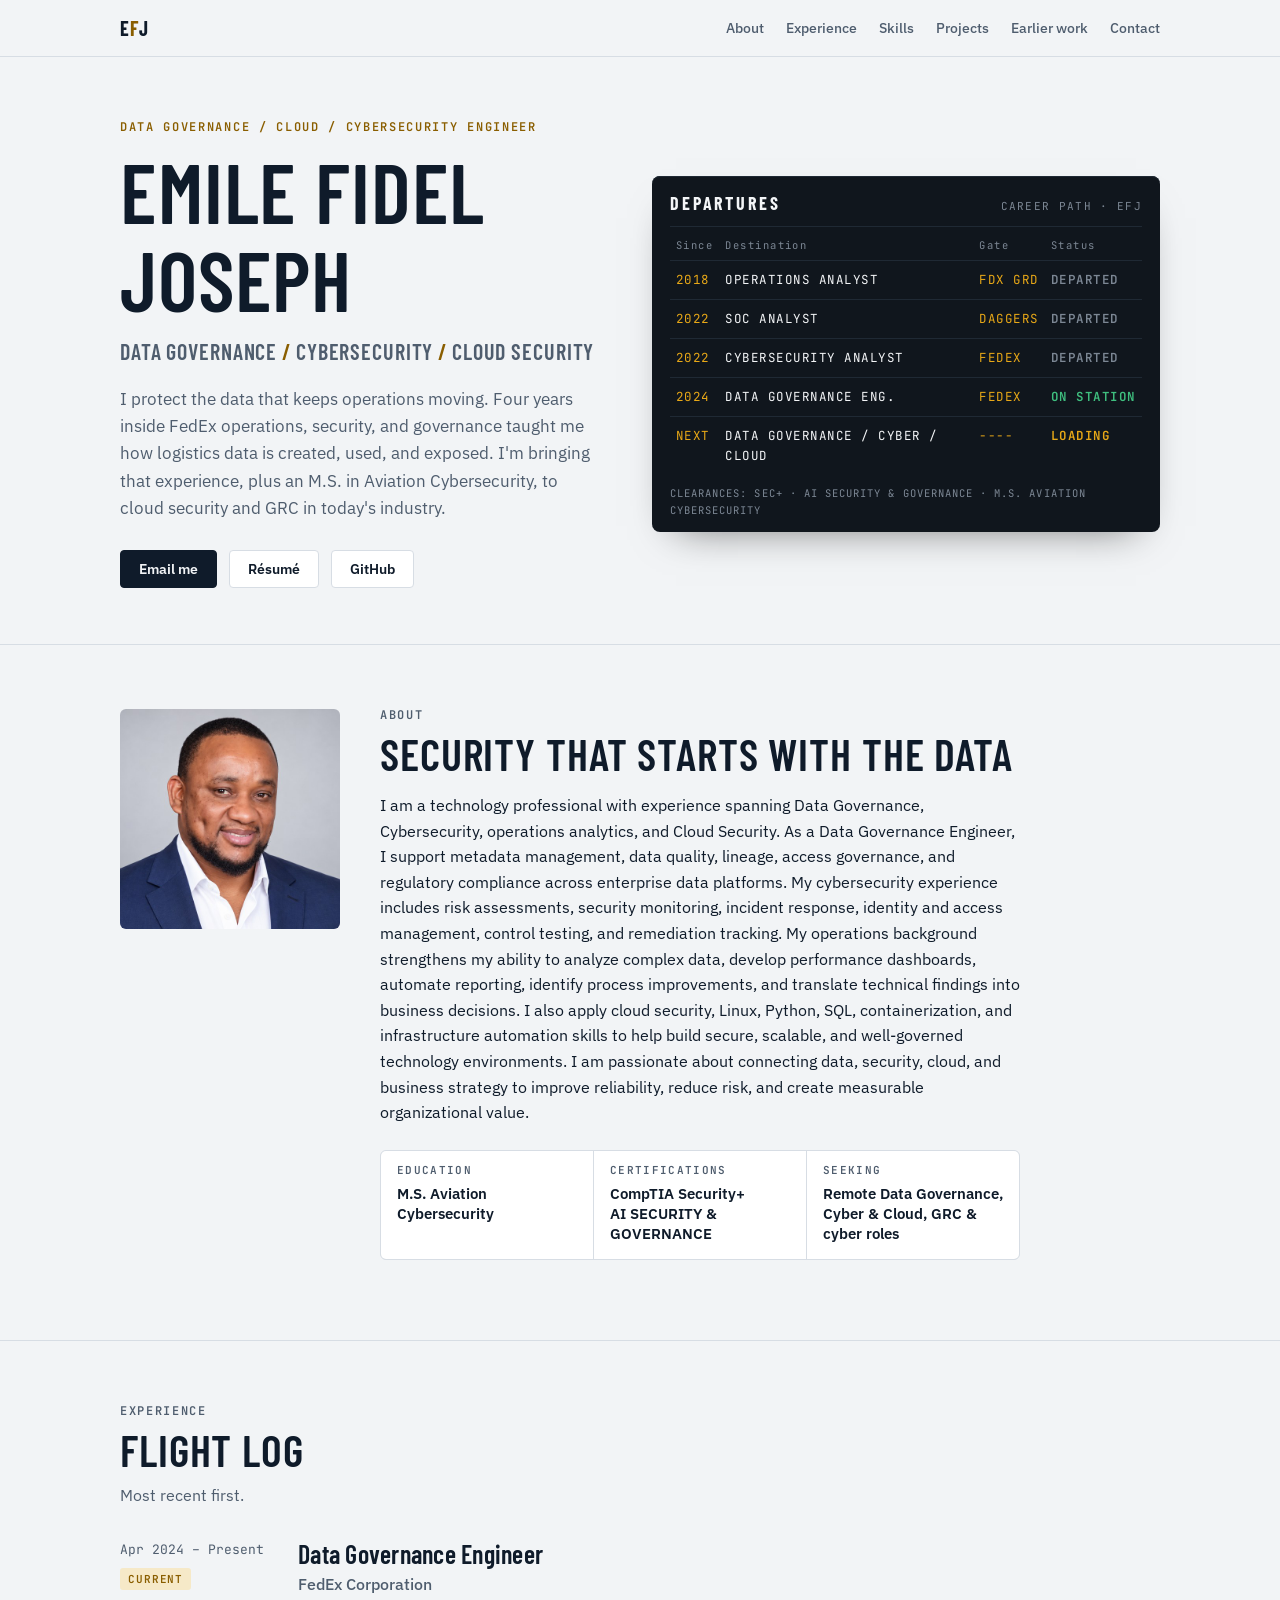
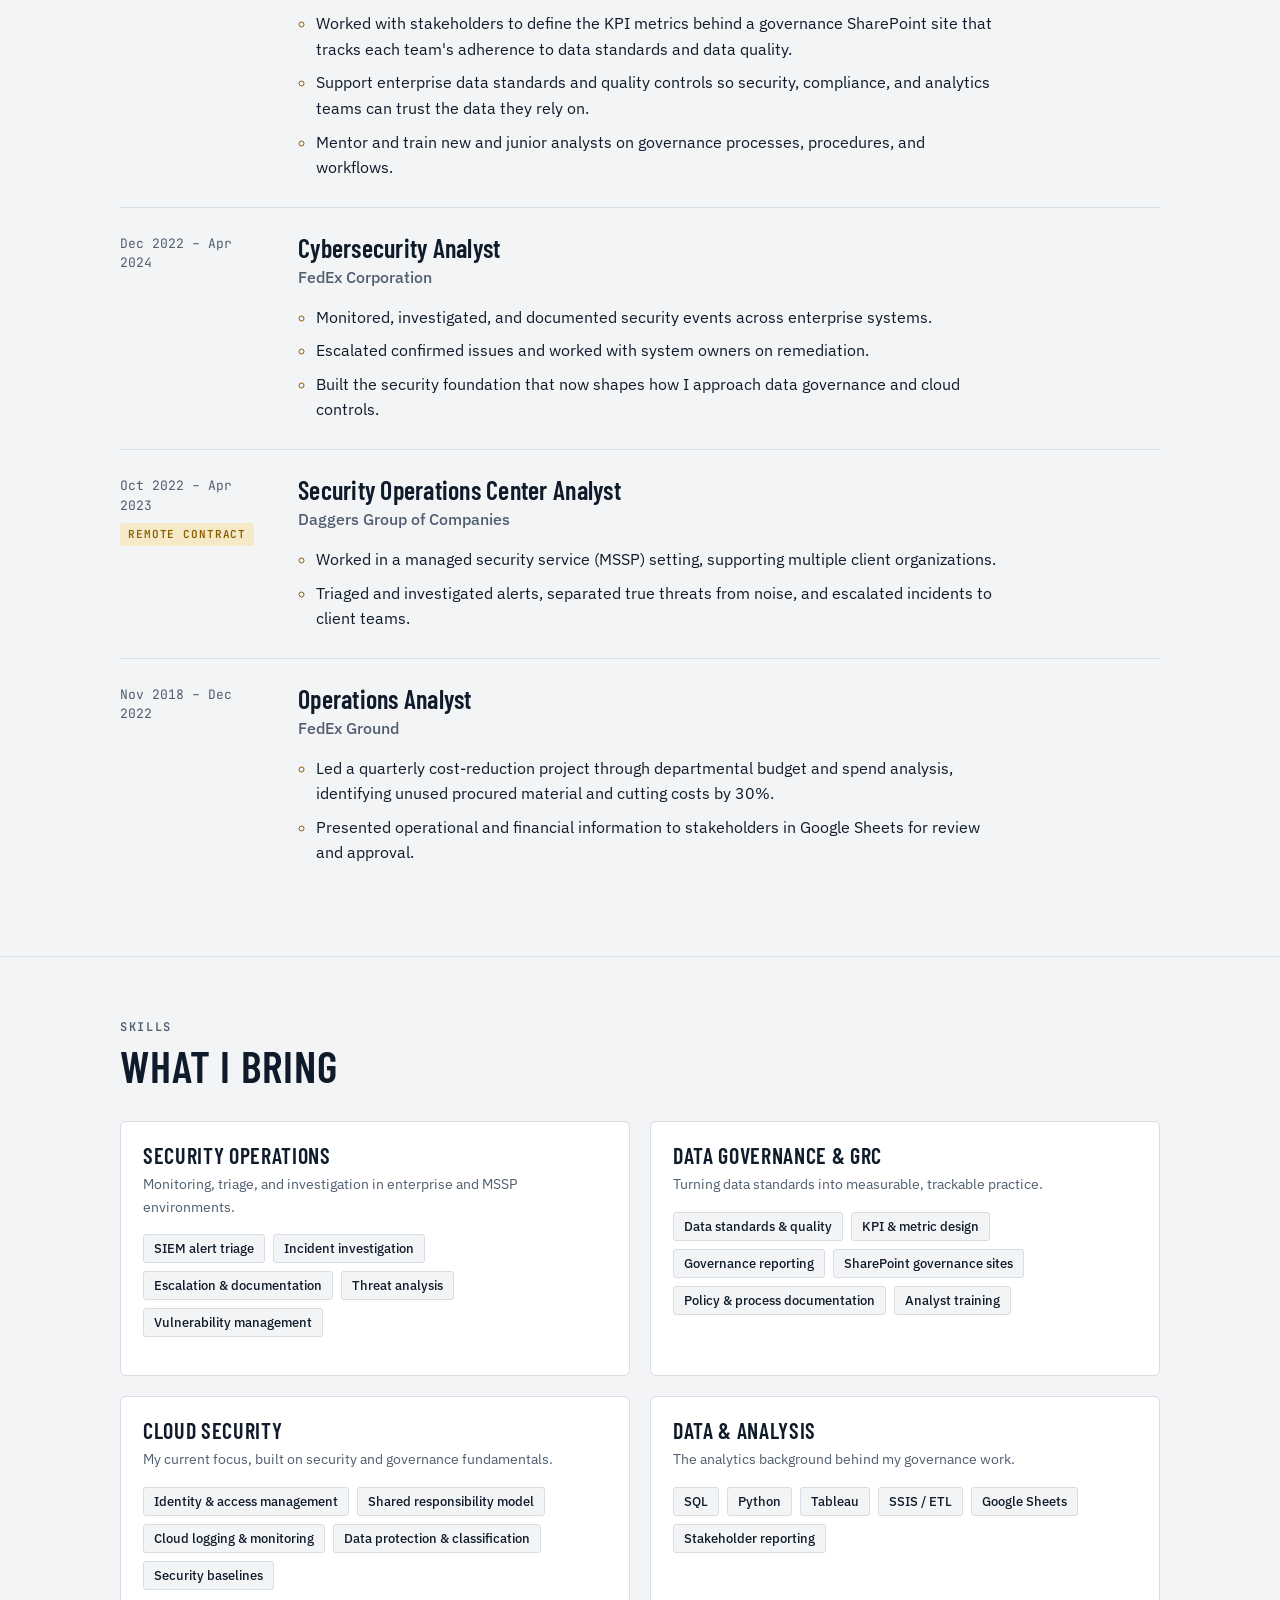
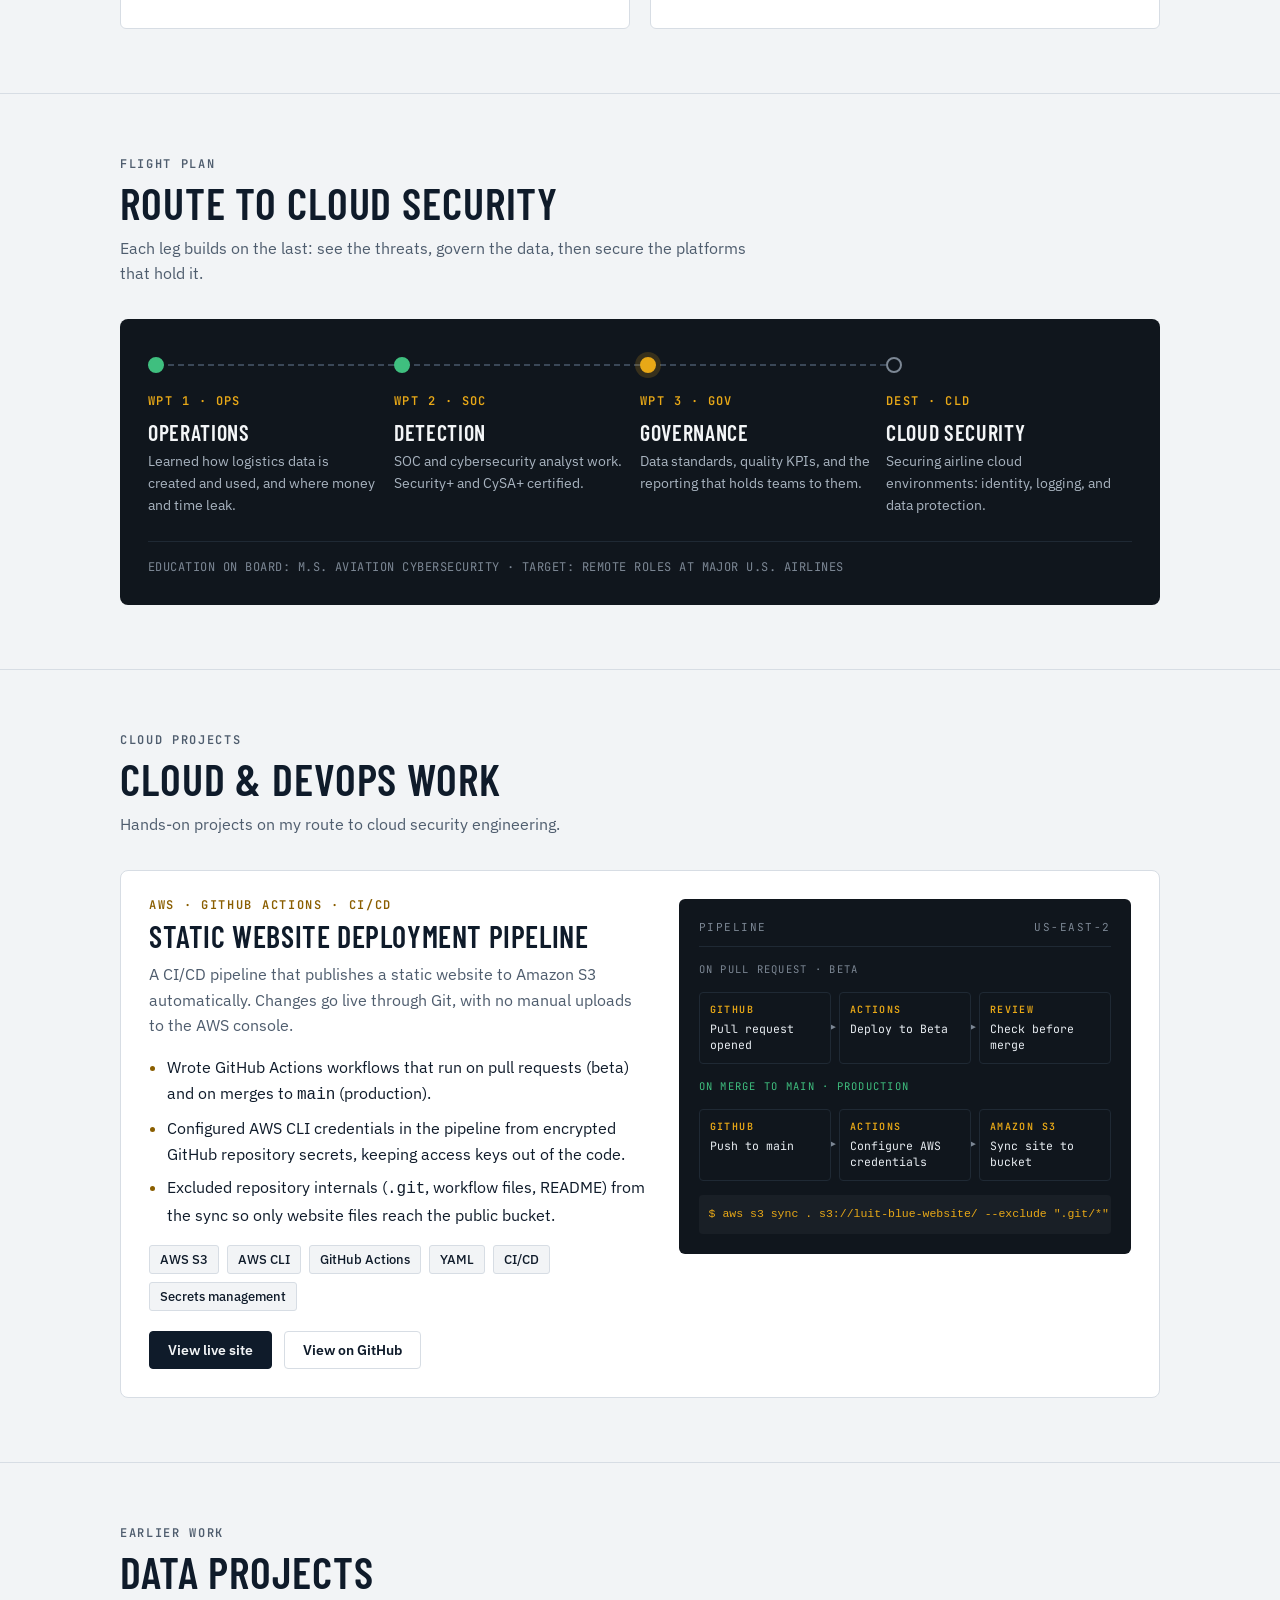
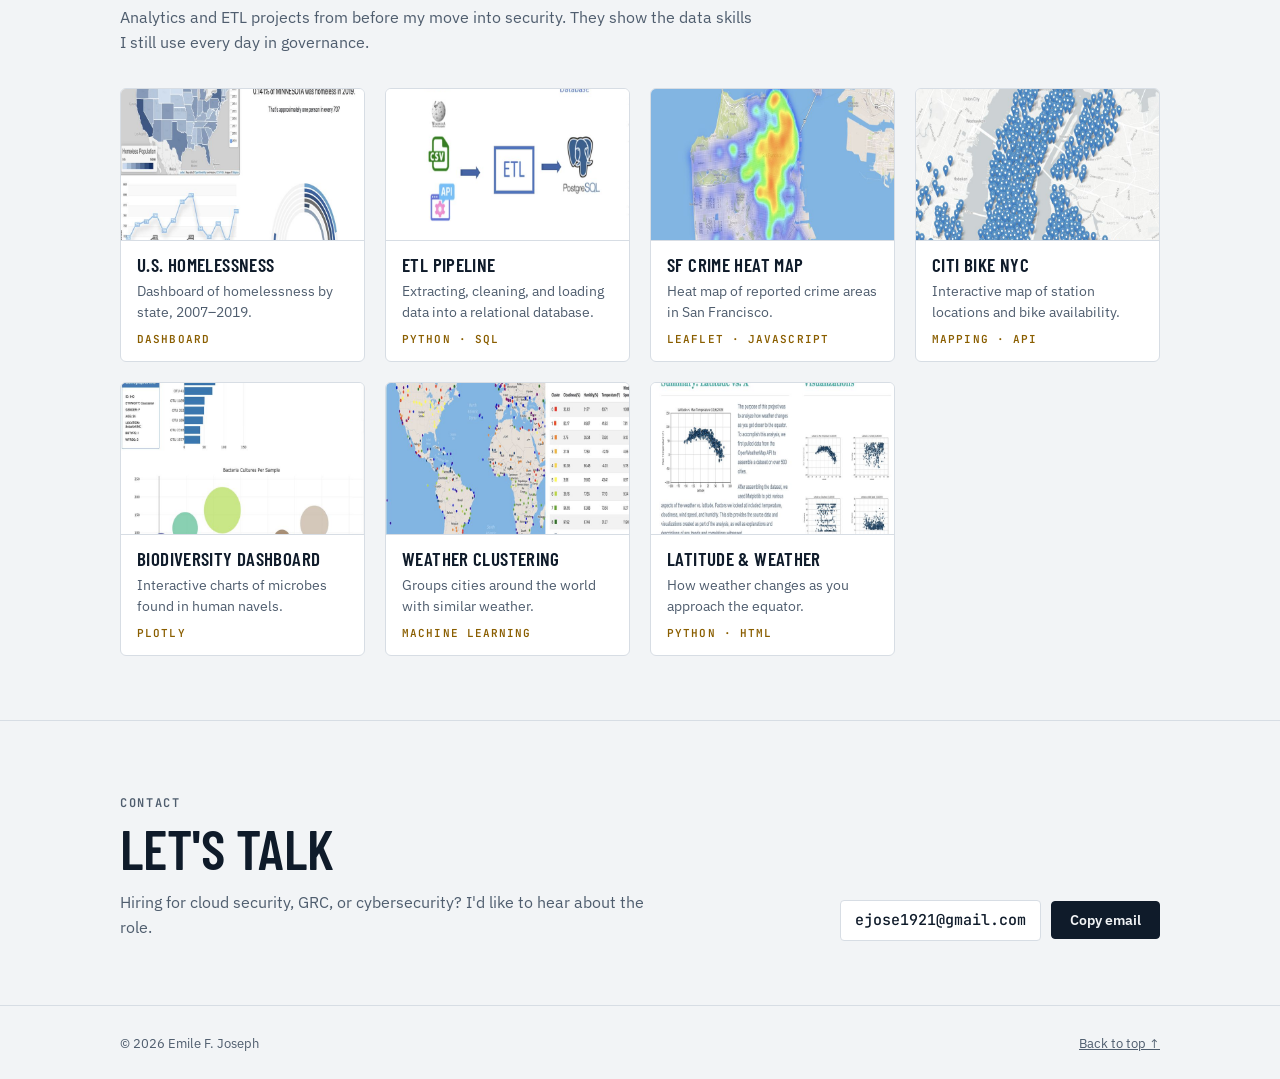
==== commit 574e9767: "update" ====
--- a/index.html
+++ b/index.html
@@ -138,6 +138,27 @@
   .wp .dot{top:2px}
 }
 
+/* cloud projects */
+.feature{display:grid;grid-template-columns:1.1fr 1fr;gap:32px;background:var(--surface);border:1px solid var(--line);border-radius:8px;padding:28px}
+.feature>div{min-width:0}
+.feature h3{font-size:30px;text-transform:uppercase;letter-spacing:.02em}
+.feature .sum{margin-top:10px;color:var(--muted);max-width:36em}
+.feature ul.pts{margin:16px 0 0;padding-left:18px;display:flex;flex-direction:column;gap:8px}
+.feature ul.pts li::marker{color:var(--accent)}
+.feature .links{display:flex;flex-wrap:wrap;gap:12px;margin-top:20px}
+.pipe{align-self:start;background:var(--board);border-radius:6px;padding:20px;font-family:var(--mono);color:#E7ECF1;display:flex;flex-direction:column;gap:14px}
+.pipe-head{display:flex;justify-content:space-between;gap:12px;font-size:11px;letter-spacing:.14em;color:var(--flap-dim);padding-bottom:10px;border-bottom:1px solid var(--board-line)}
+.lane{display:grid;grid-template-columns:repeat(3,minmax(0,1fr));gap:8px;align-items:stretch}
+.stage{border:1px solid var(--board-line);border-radius:4px;padding:10px;font-size:11.5px;line-height:1.4;position:relative;min-width:0;overflow-wrap:break-word}
+.stage b{display:block;font-size:10px;letter-spacing:.14em;color:var(--flap);font-weight:600;margin-bottom:4px}
+.stage+.stage::before{content:"\25B6";position:absolute;left:-9px;top:50%;transform:translateY(-50%);font-size:8px;color:var(--flap-dim)}
+.lane-tag{font-size:10.5px;letter-spacing:.12em;color:var(--flap-dim);text-transform:uppercase}
+.lane-tag.prod{color:var(--go)}
+.pipe code.cmd{display:block;font-size:11.5px;color:var(--flap);background:rgba(255,255,255,.04);border-radius:4px;padding:10px;overflow-x:auto;white-space:nowrap}
+.feature ul.pts code{white-space:nowrap}
+@media (max-width:860px){.feature{grid-template-columns:1fr;padding:20px}}
+@media (max-width:520px){.lane{grid-template-columns:1fr;gap:10px}.stage+.stage::before{content:"\25BC";left:50%;top:-9px;transform:translateX(-50%)}}
+
 /* earlier work */
 .projects{display:grid;grid-template-columns:repeat(auto-fill,minmax(230px,1fr));gap:20px}
 .proj{display:flex;flex-direction:column;text-decoration:none;background:var(--surface);border:1px solid var(--line);border-radius:6px;overflow:hidden;transition:border-color .2s,transform .2s}
@@ -170,6 +191,7 @@
       <li><a href="#about">About</a></li>
       <li><a href="#experience">Experience</a></li>
       <li class="opt"><a href="#skills">Skills</a></li>
+      <li><a href="#projects">Projects</a></li>
       <li class="opt"><a href="#earlier">Earlier work</a></li>
       <li><a href="#contact">Contact</a></li>
     </ul>
@@ -332,6 +354,49 @@
         </div>
         <p class="plan-note">EDUCATION ON BOARD: M.S. AVIATION CYBERSECURITY · TARGET: REMOTE ROLES AT MAJOR U.S. AIRLINES</p>
       </div>
+    </div>
+  </section>
+
+  <section id="projects">
+    <div class="wrap">
+      <div class="sec-head">
+        <p class="eyebrow">Cloud projects</p>
+        <h2>Cloud &amp; DevOps work</h2>
+        <p>Hands-on projects on my route to cloud security engineering.</p>
+      </div>
+      <article class="feature">
+        <div>
+          <p class="eyebrow">AWS · GitHub Actions · CI/CD</p>
+          <h3 style="margin-top:10px">Static website deployment pipeline</h3>
+          <p class="sum">A CI/CD pipeline that publishes a static website to Amazon S3 automatically. Changes go live through Git, with no manual uploads to the AWS console.</p>
+          <ul class="pts">
+            <li>Wrote GitHub Actions workflows that run on pull requests (beta) and on merges to <code>main</code> (production).</li>
+            <li>Configured AWS CLI credentials in the pipeline from encrypted GitHub repository secrets, keeping access keys out of the code.</li>
+            <li>Excluded repository internals (<code>.git</code>, workflow files, README) from the sync so only website files reach the public bucket.</li>
+          </ul>
+          <ul class="chips"><li>AWS S3</li><li>AWS CLI</li><li>GitHub Actions</li><li>YAML</li><li>CI/CD</li><li>Secrets management</li></ul>
+          <div class="links">
+            <a class="btn primary" href="https://luit-blue-website.s3.us-east-2.amazonaws.com/website.html" target="_blank" rel="noopener">View live site</a>
+            <a class="btn" href="https://github.com/ejosephSr/CI-CD-static-website-automation" target="_blank" rel="noopener">View on GitHub</a>
+          </div>
+        </div>
+        <div class="pipe" role="img" aria-label="Pipeline: pull requests run the beta workflow; merges to main run the production workflow, which syncs the site to an S3 bucket in us-east-2.">
+          <div class="pipe-head"><span>PIPELINE</span><span>US-EAST-2</span></div>
+          <span class="lane-tag">On pull request · beta</span>
+          <div class="lane">
+            <div class="stage"><b>GITHUB</b>Pull request opened</div>
+            <div class="stage"><b>ACTIONS</b>Deploy to Beta</div>
+            <div class="stage"><b>REVIEW</b>Check before merge</div>
+          </div>
+          <span class="lane-tag prod">On merge to main · production</span>
+          <div class="lane">
+            <div class="stage"><b>GITHUB</b>Push to main</div>
+            <div class="stage"><b>ACTIONS</b>Configure AWS credentials</div>
+            <div class="stage"><b>AMAZON S3</b>Sync site to bucket</div>
+          </div>
+          <code class="cmd">$ aws s3 sync . s3://luit-blue-website/ --exclude ".git/*" --exclude ".github/*"</code>
+        </div>
+      </article>
     </div>
   </section>
 
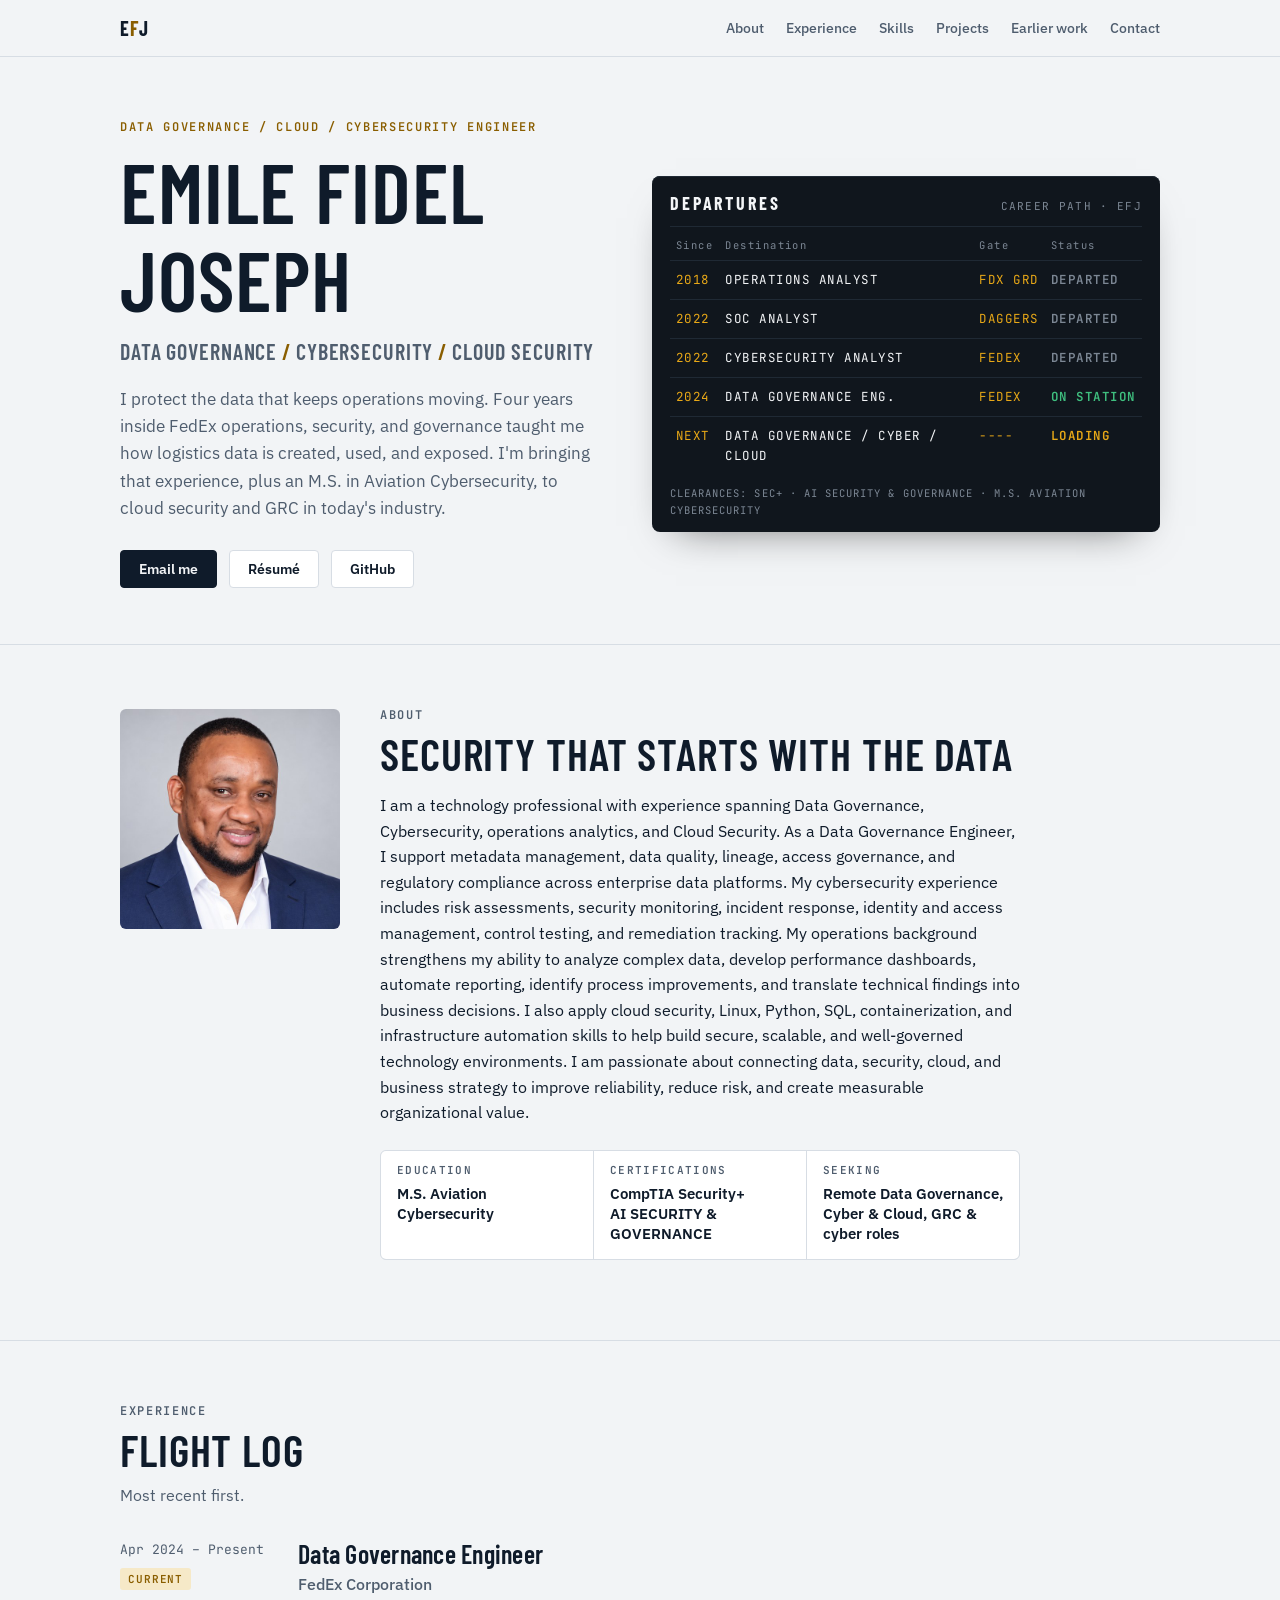
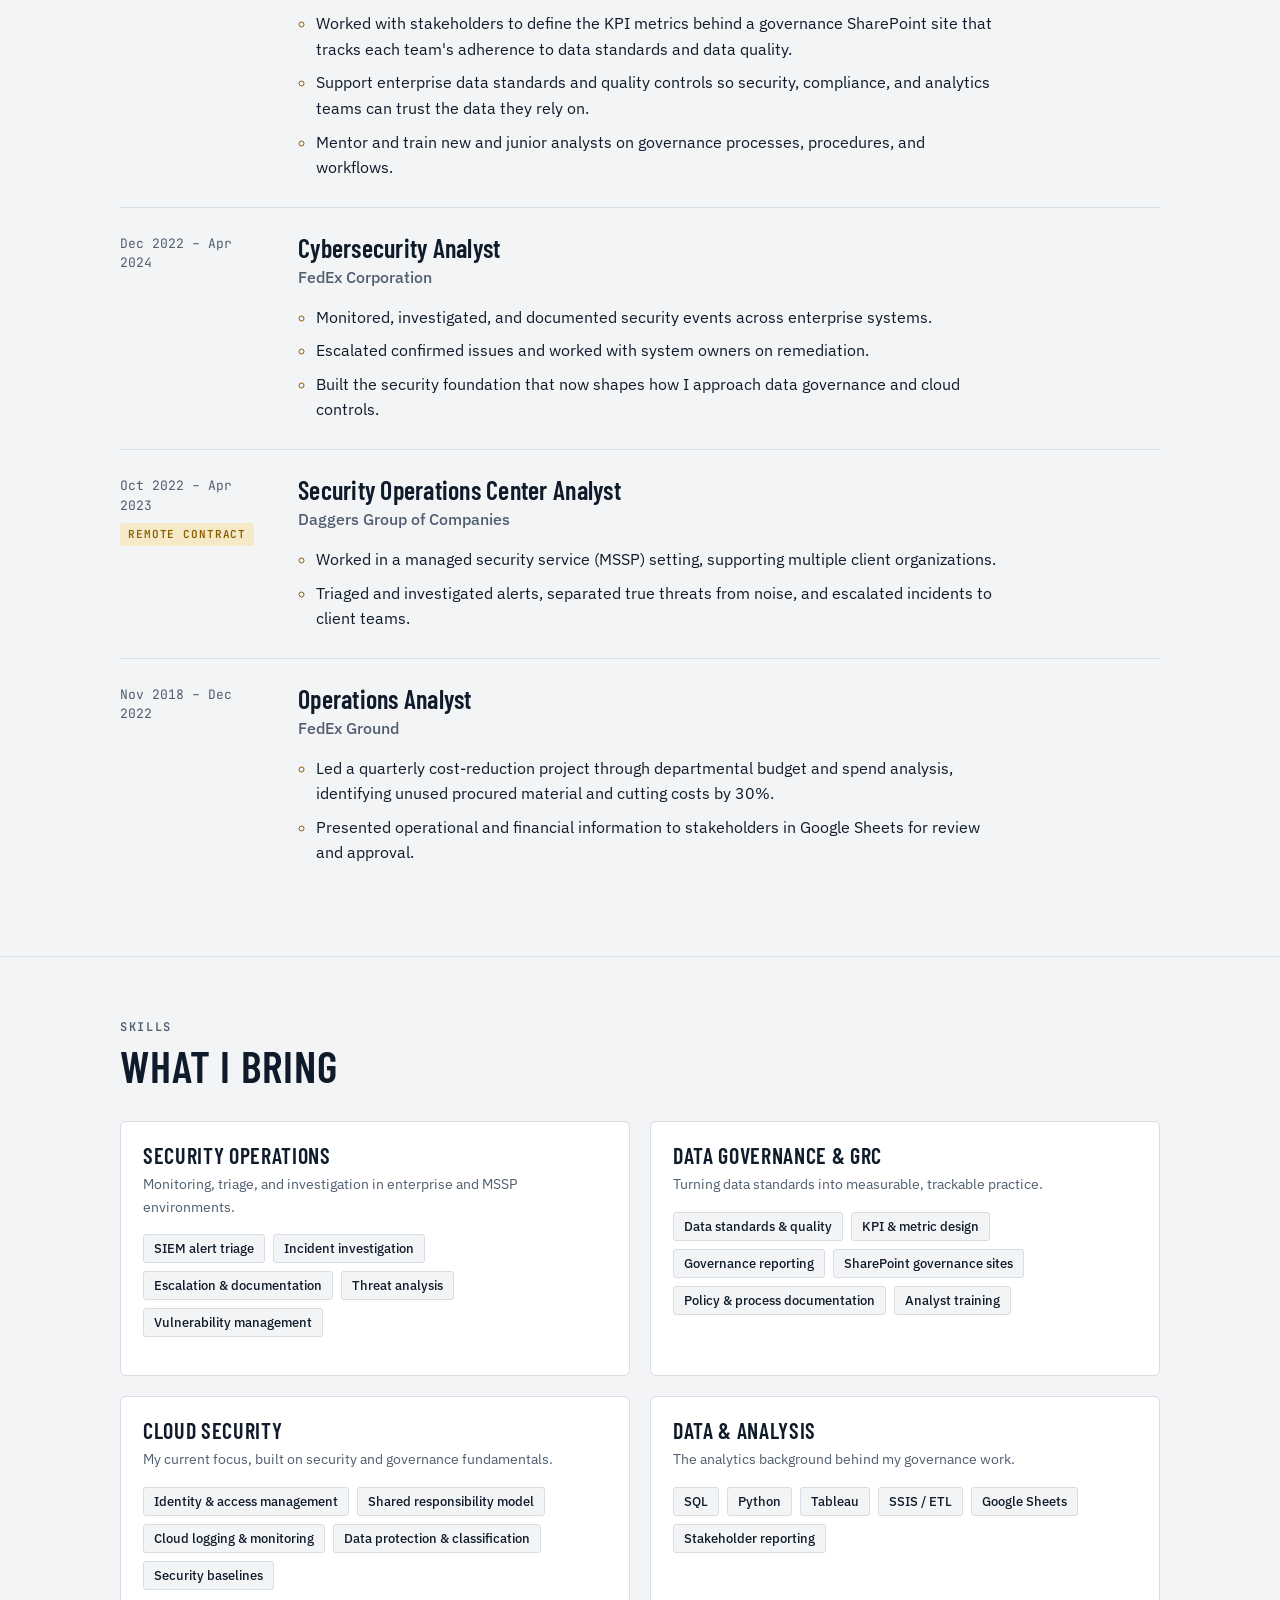
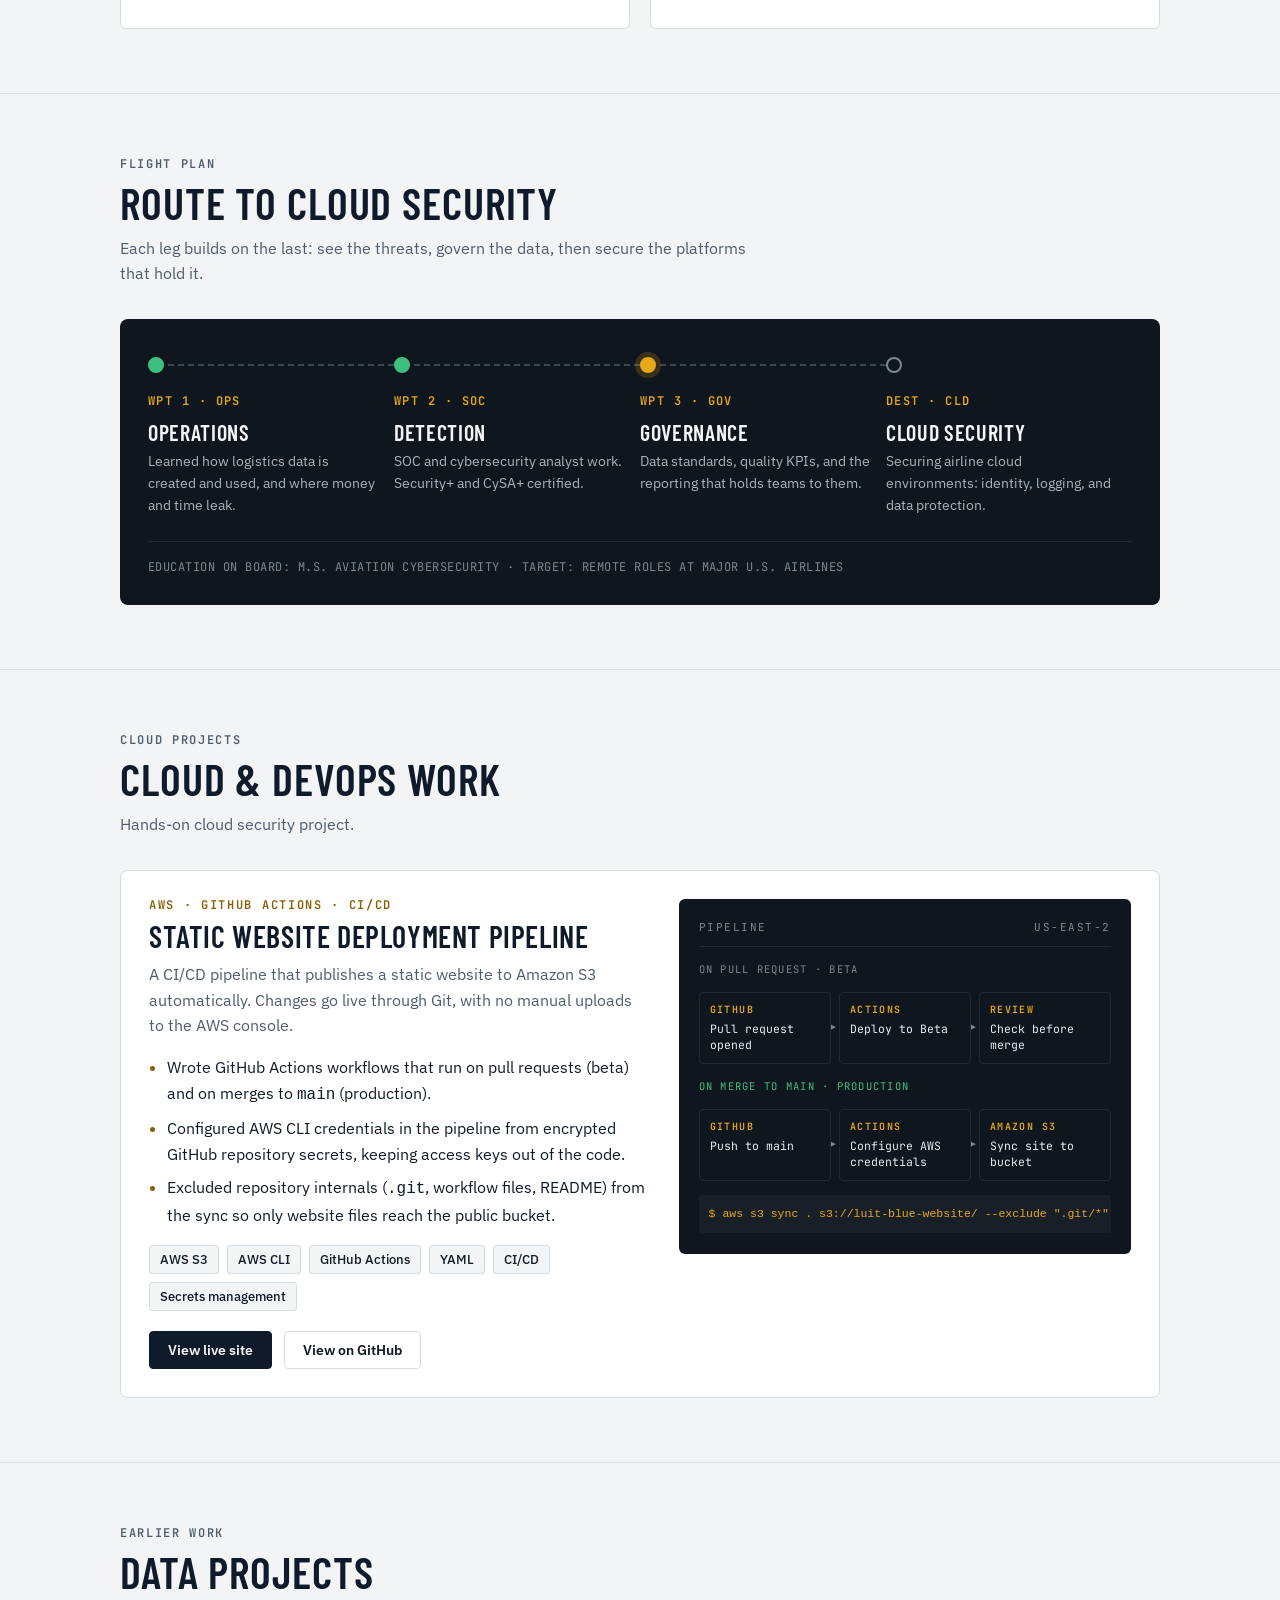
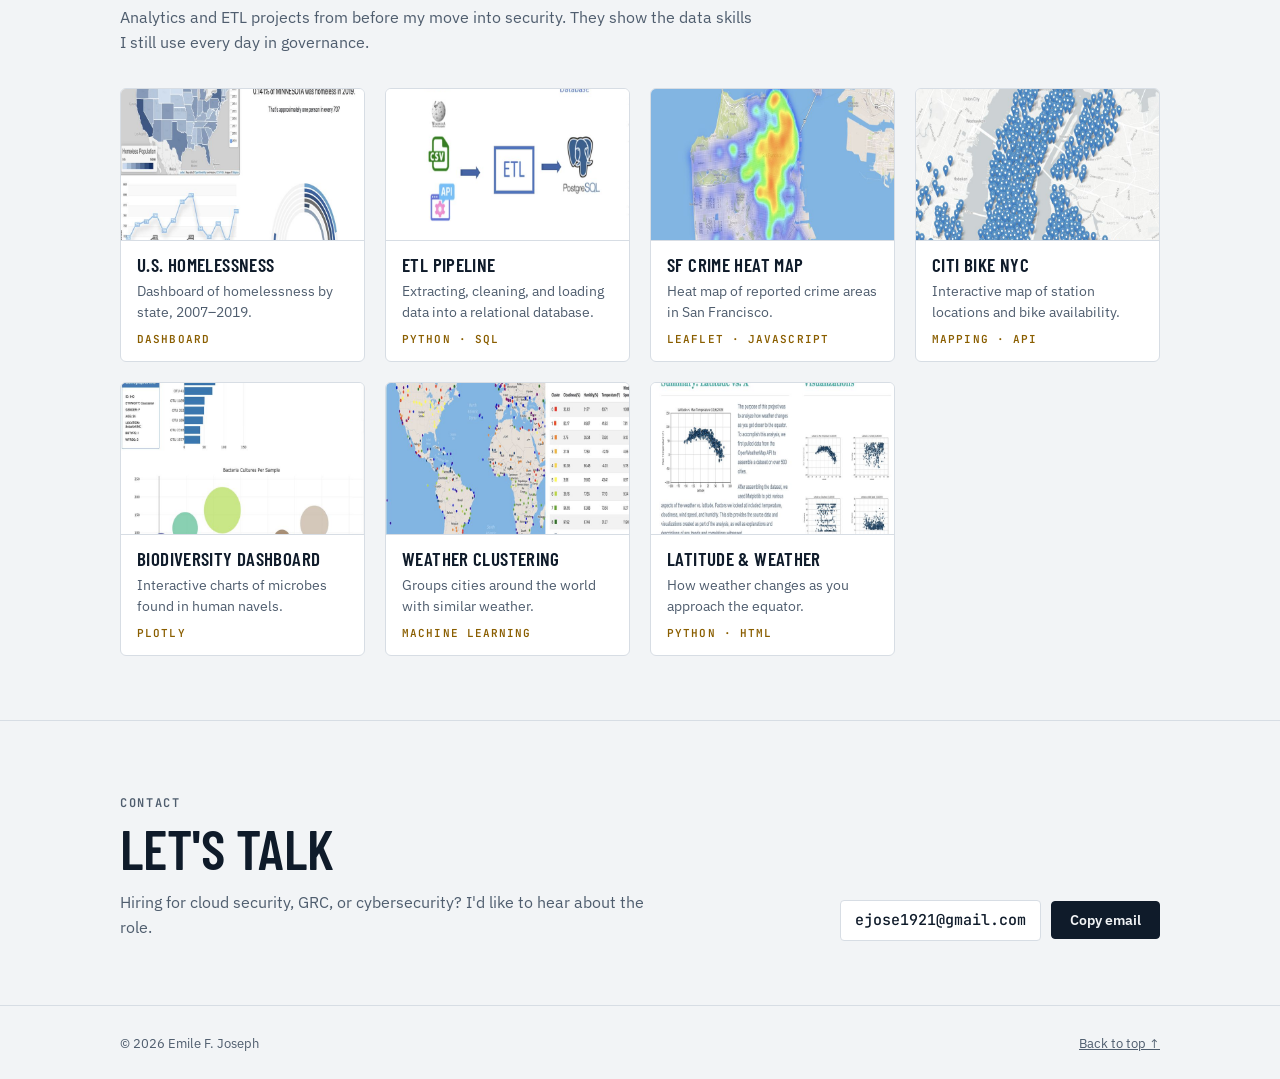
==== commit a35ff665: "update" ====
--- a/index.html
+++ b/index.html
@@ -362,7 +362,7 @@
       <div class="sec-head">
         <p class="eyebrow">Cloud projects</p>
         <h2>Cloud &amp; DevOps work</h2>
-        <p>Hands-on projects on my route to cloud security engineering.</p>
+        <p>Hands-on cloud security project.</p>
       </div>
       <article class="feature">
         <div>
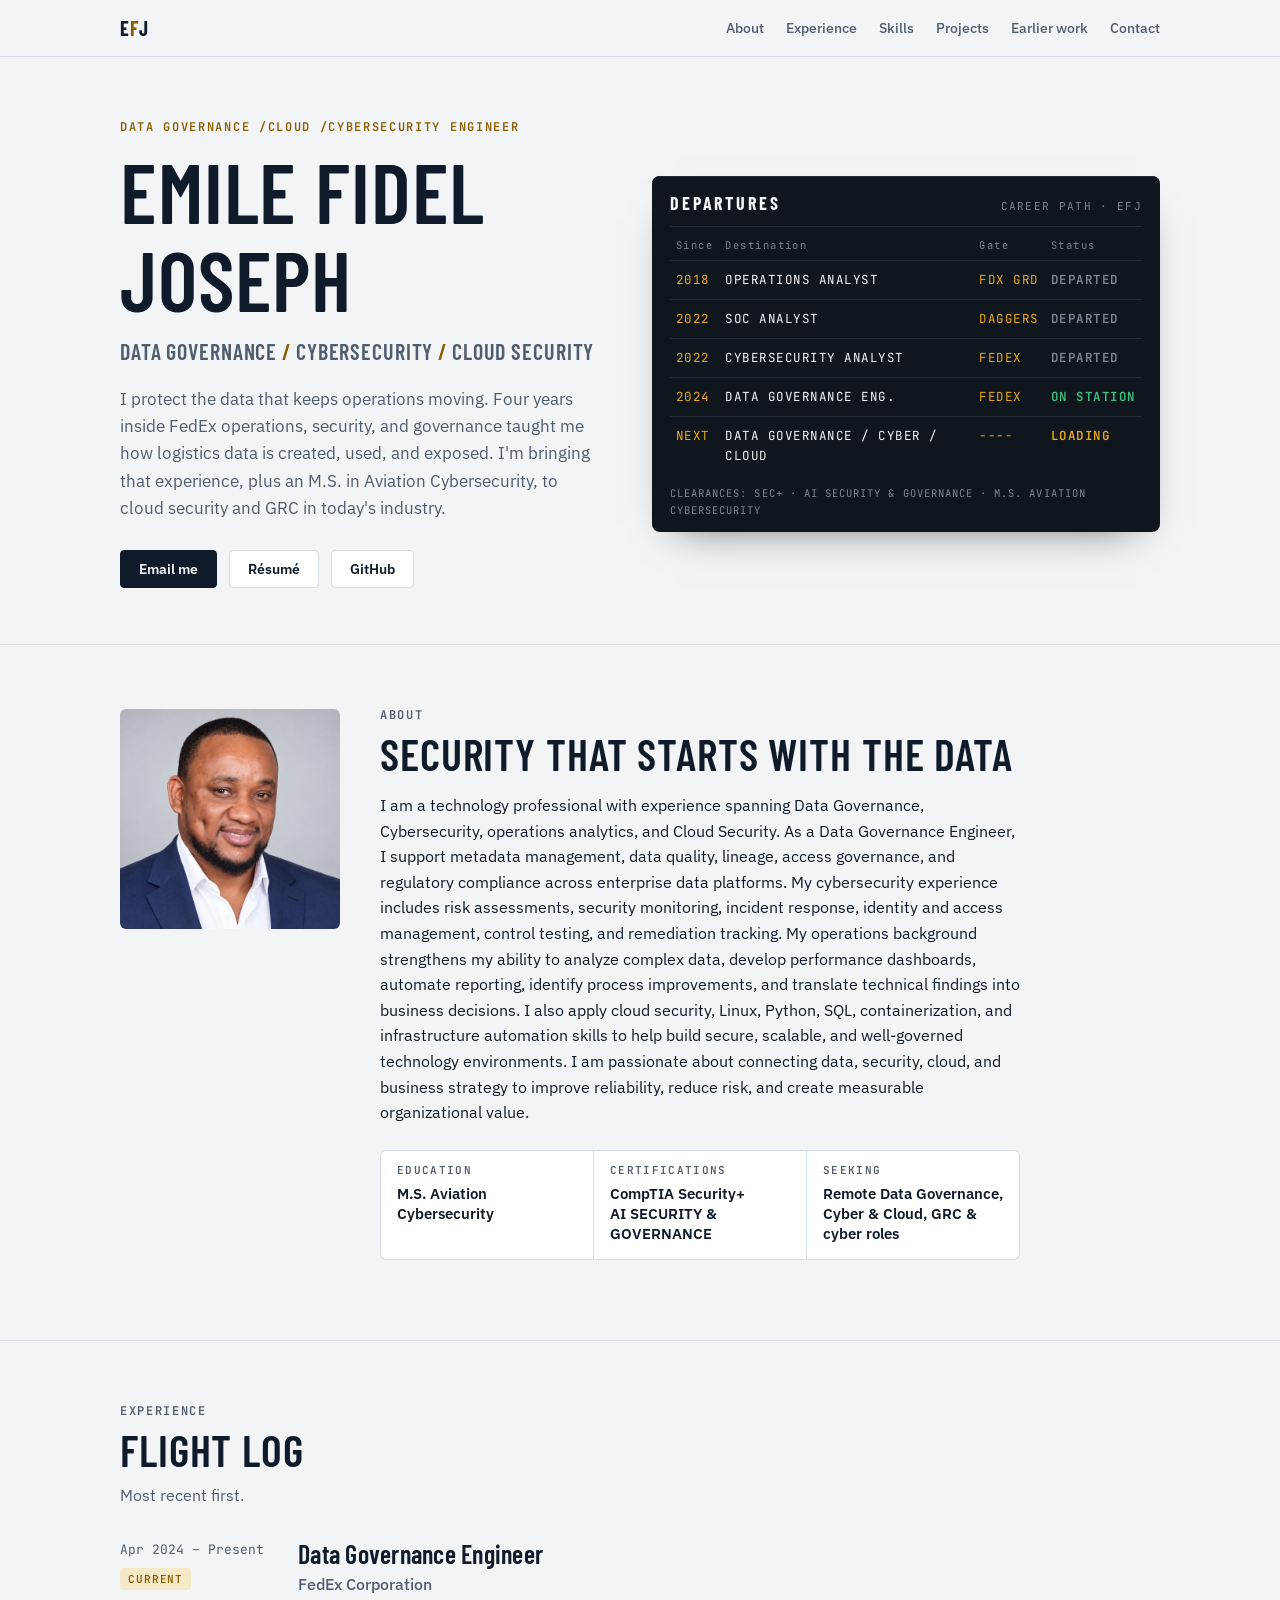
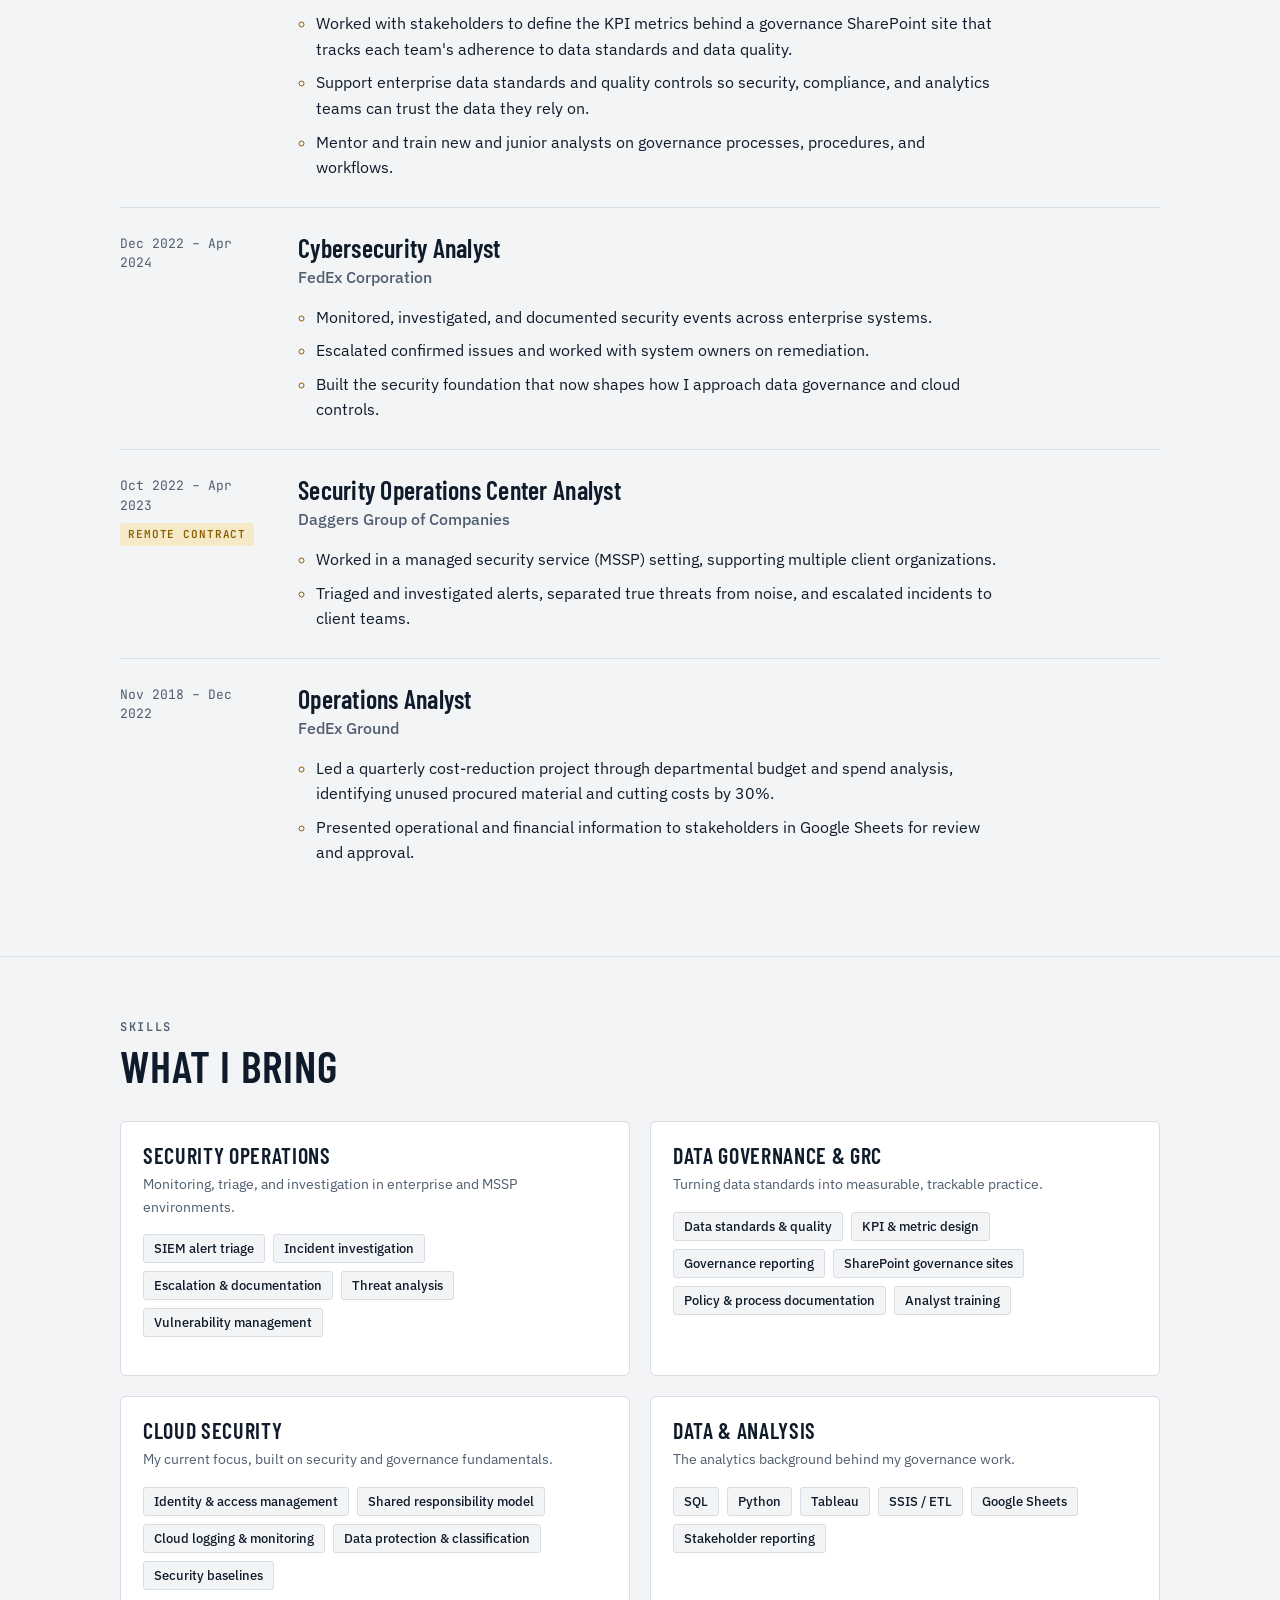
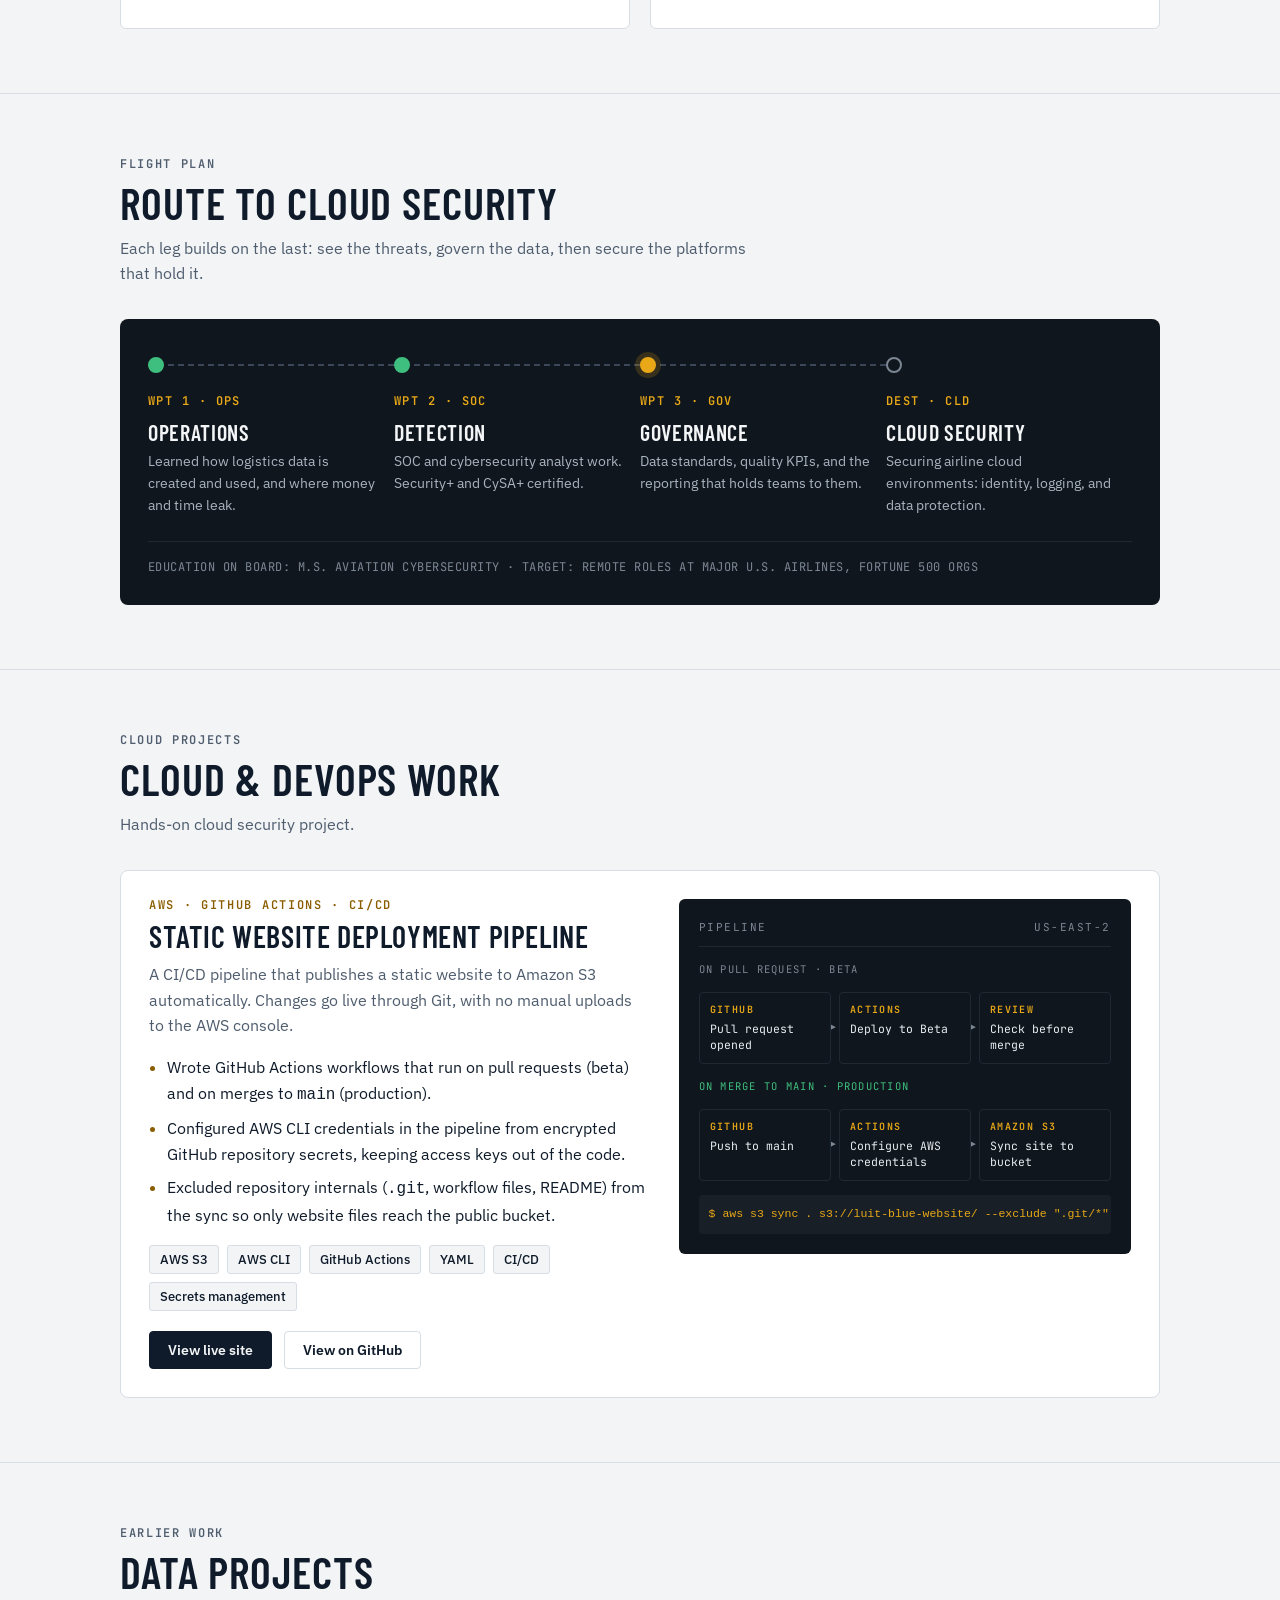
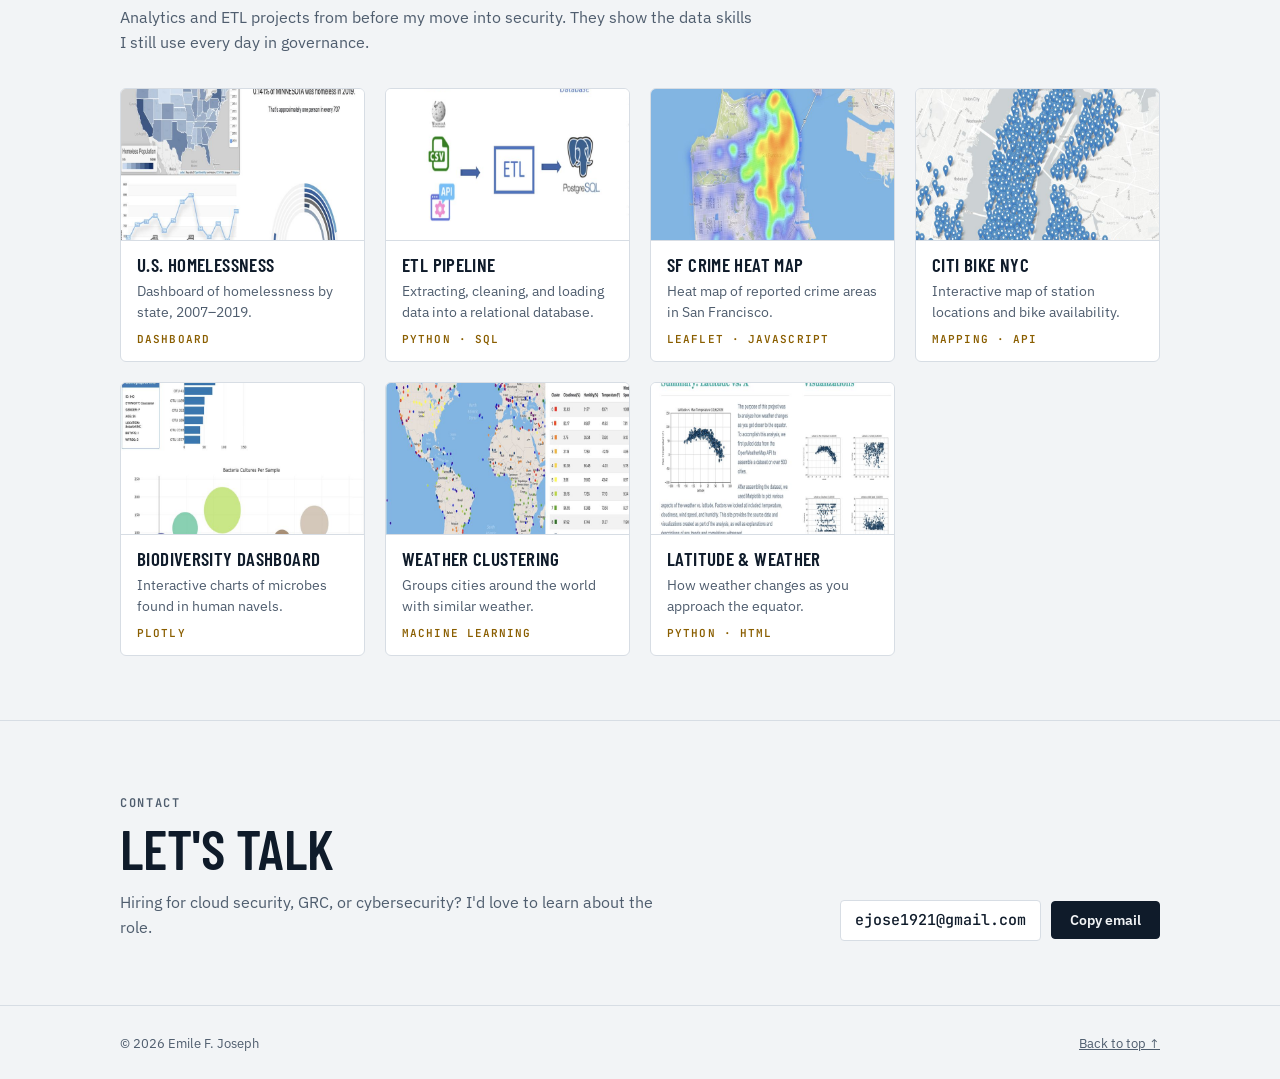
==== commit ada6e9b8: "update" ====
--- a/index.html
+++ b/index.html
@@ -201,7 +201,7 @@
 <header class="hero" id="top">
   <div class="wrap">
     <div>
-      <p class="eyebrow">Data Governance / Cloud / Cybersecurity Engineer</p>
+      <p class="eyebrow">Data Governance /Cloud /Cybersecurity Engineer</p>
       <h1 style="margin-top:14px">Emile Fidel Joseph</h1>
       <p class="roles">Data Governance <b>/</b> Cybersecurity <b>/</b> Cloud Security</p>
       <p class="lede">I protect the data that keeps operations moving. Four years inside FedEx operations, security, and governance taught me how logistics data is created, used, and exposed. I'm bringing that experience, plus an M.S. in Aviation Cybersecurity, to cloud security and GRC in today's industry.</p>
@@ -352,7 +352,7 @@
           <div class="wp now"><span class="dot"></span><code>WPT 3 · GOV</code><h3>Governance</h3><p>Data standards, quality KPIs, and the reporting that holds teams to them.</p></div>
           <div class="wp"><span class="dot"></span><code>DEST · CLD</code><h3>Cloud security</h3><p>Securing airline cloud environments: identity, logging, and data protection.</p></div>
         </div>
-        <p class="plan-note">EDUCATION ON BOARD: M.S. AVIATION CYBERSECURITY · TARGET: REMOTE ROLES AT MAJOR U.S. AIRLINES</p>
+        <p class="plan-note">EDUCATION ON BOARD: M.S. AVIATION CYBERSECURITY · TARGET: REMOTE ROLES AT MAJOR U.S. AIRLINES, FORTUNE 500 ORGS</p>
       </div>
     </div>
   </section>
@@ -424,7 +424,7 @@
       <div>
         <p class="eyebrow">Contact</p>
         <h2 style="margin-top:10px">Let's talk</h2>
-        <p>Hiring for cloud security, GRC, or cybersecurity? I'd like to hear about the role.</p>
+        <p>Hiring for cloud security, GRC, or cybersecurity? I'd love to learn about the role.</p>
       </div>
       <div class="mail">
         <code id="email">ejose1921@gmail.com</code>
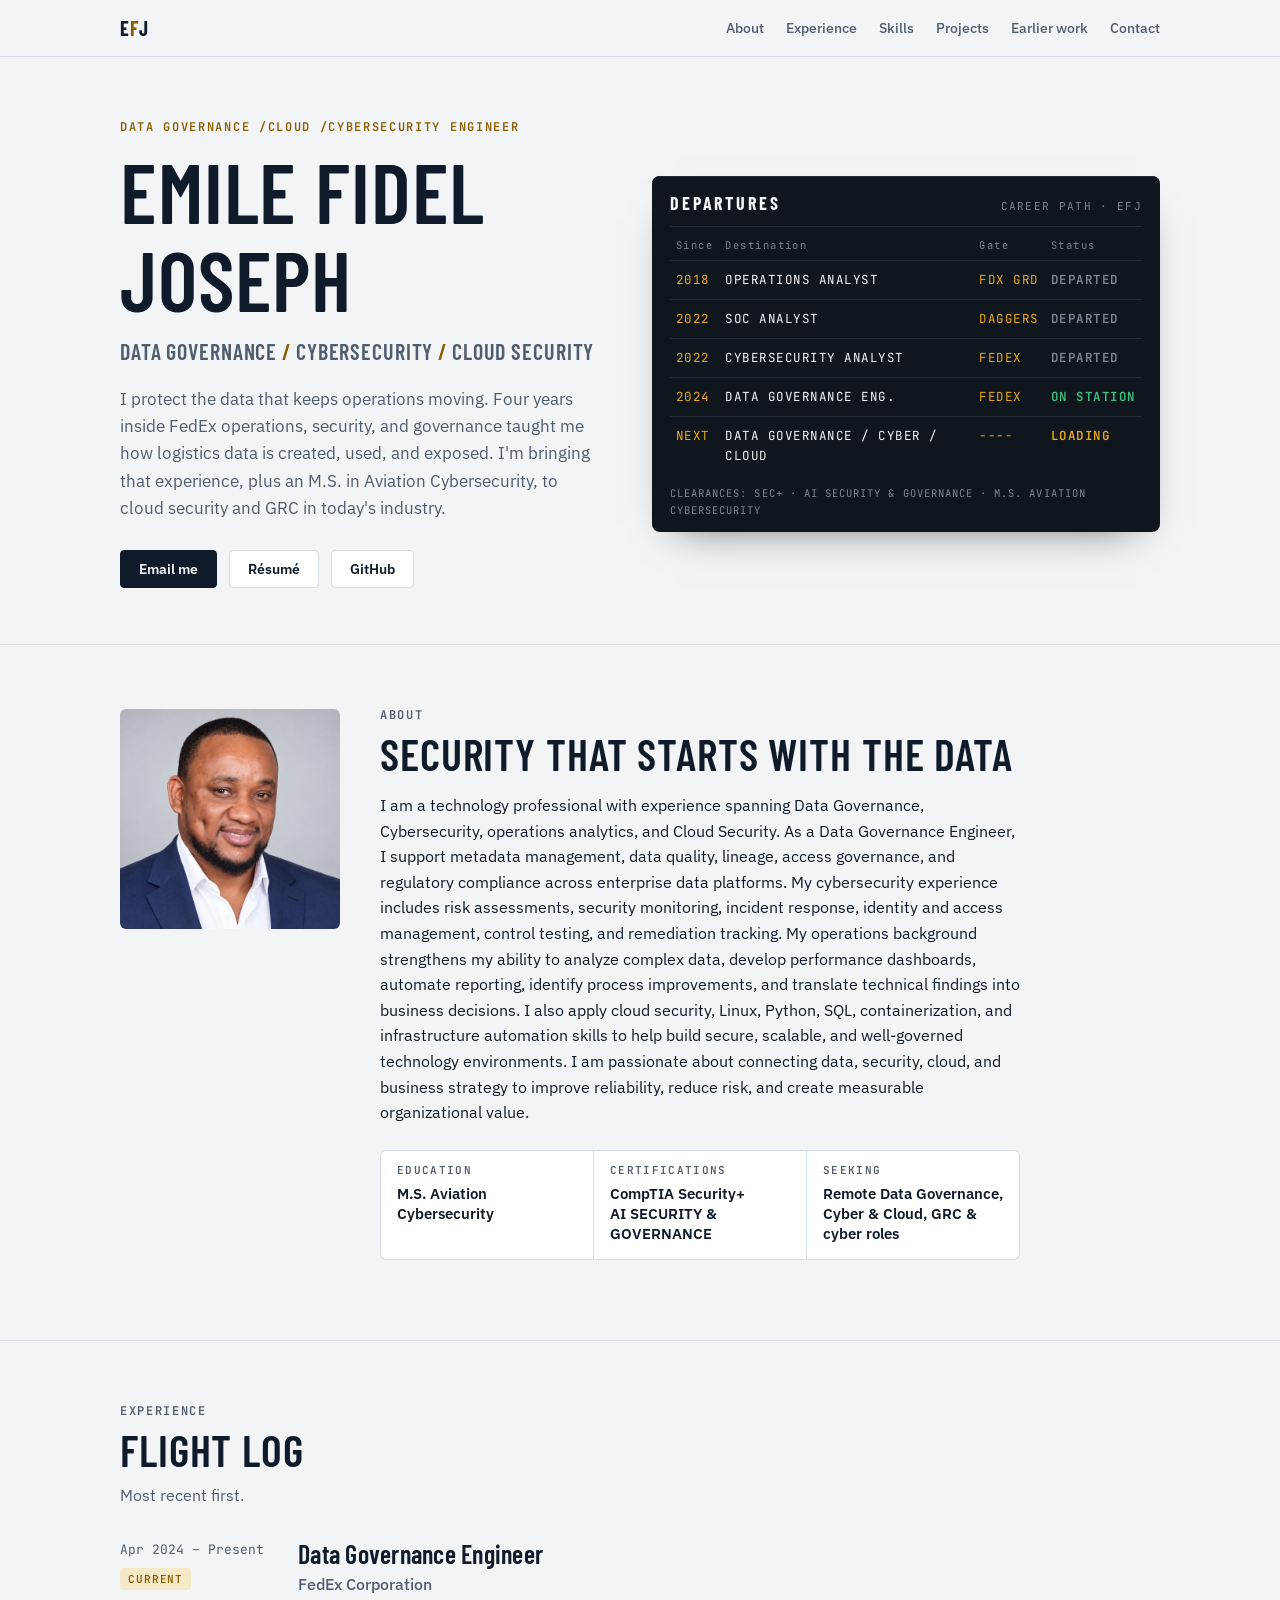
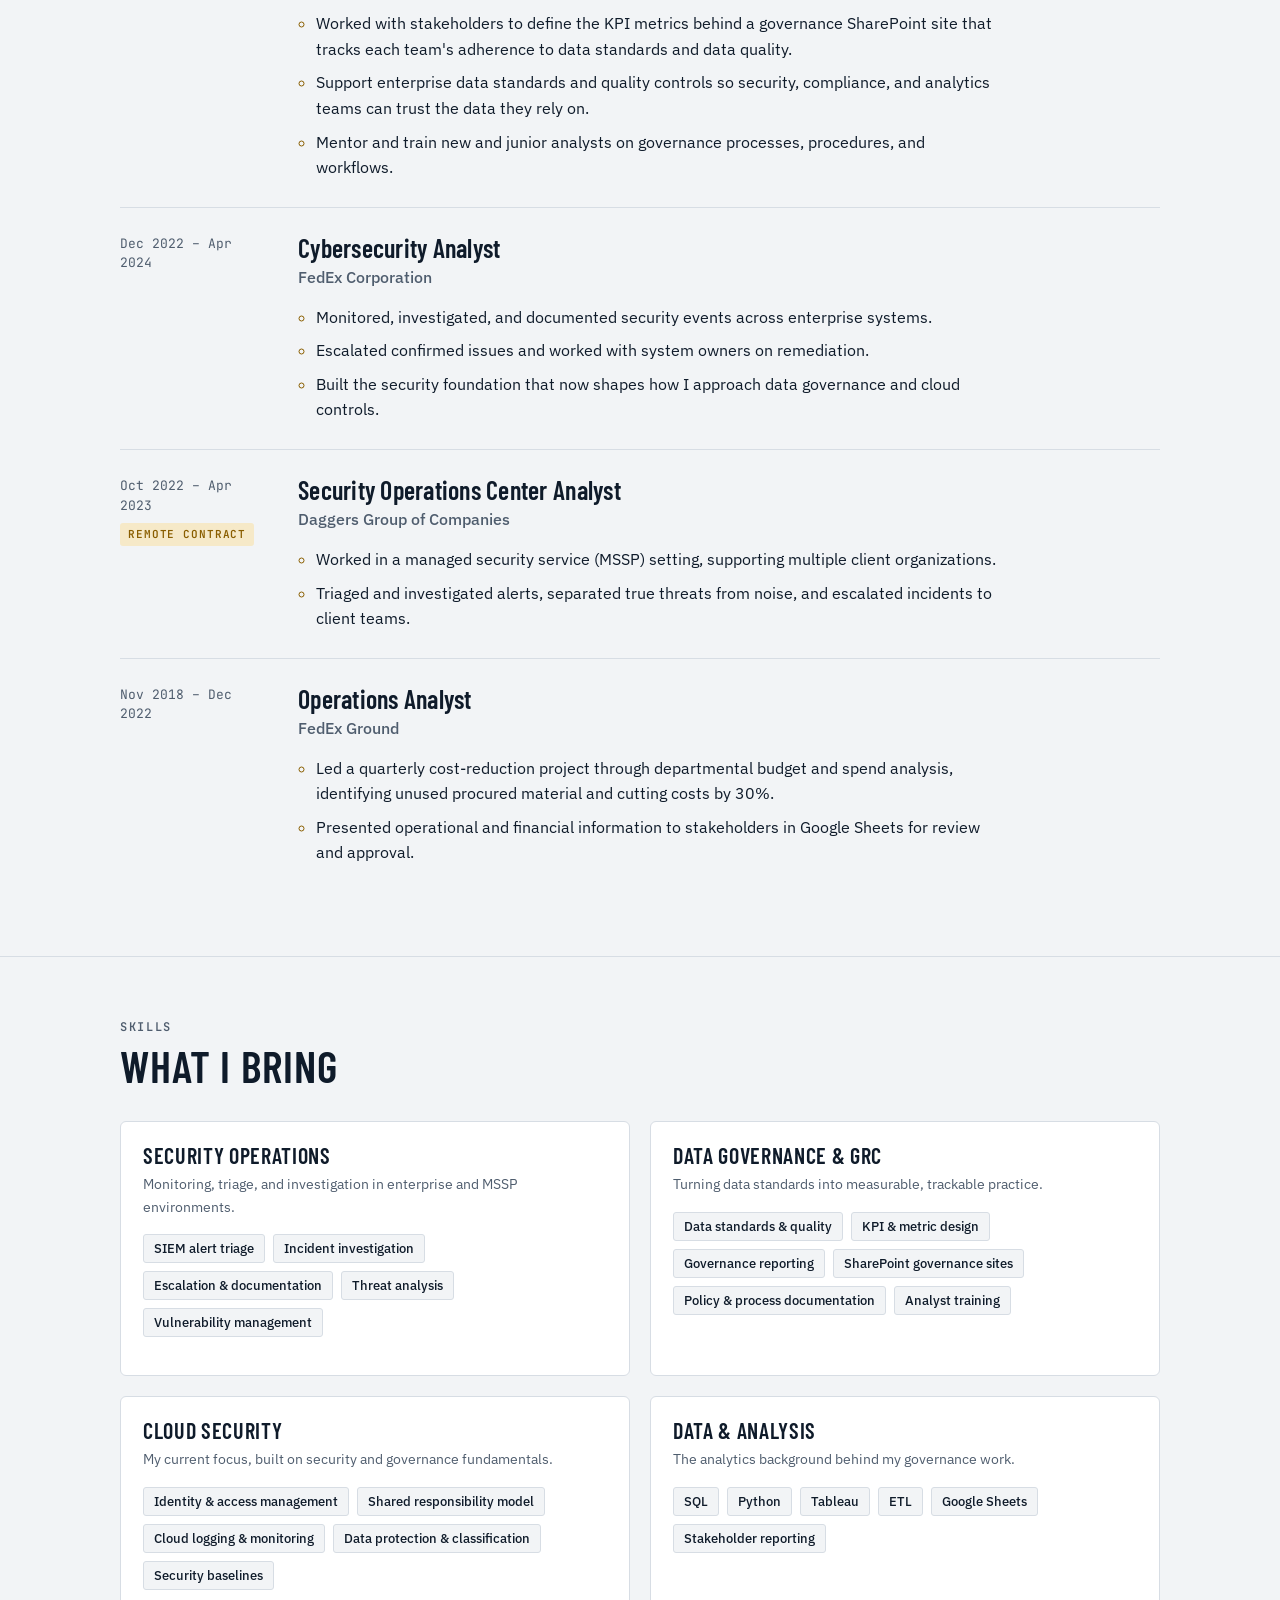
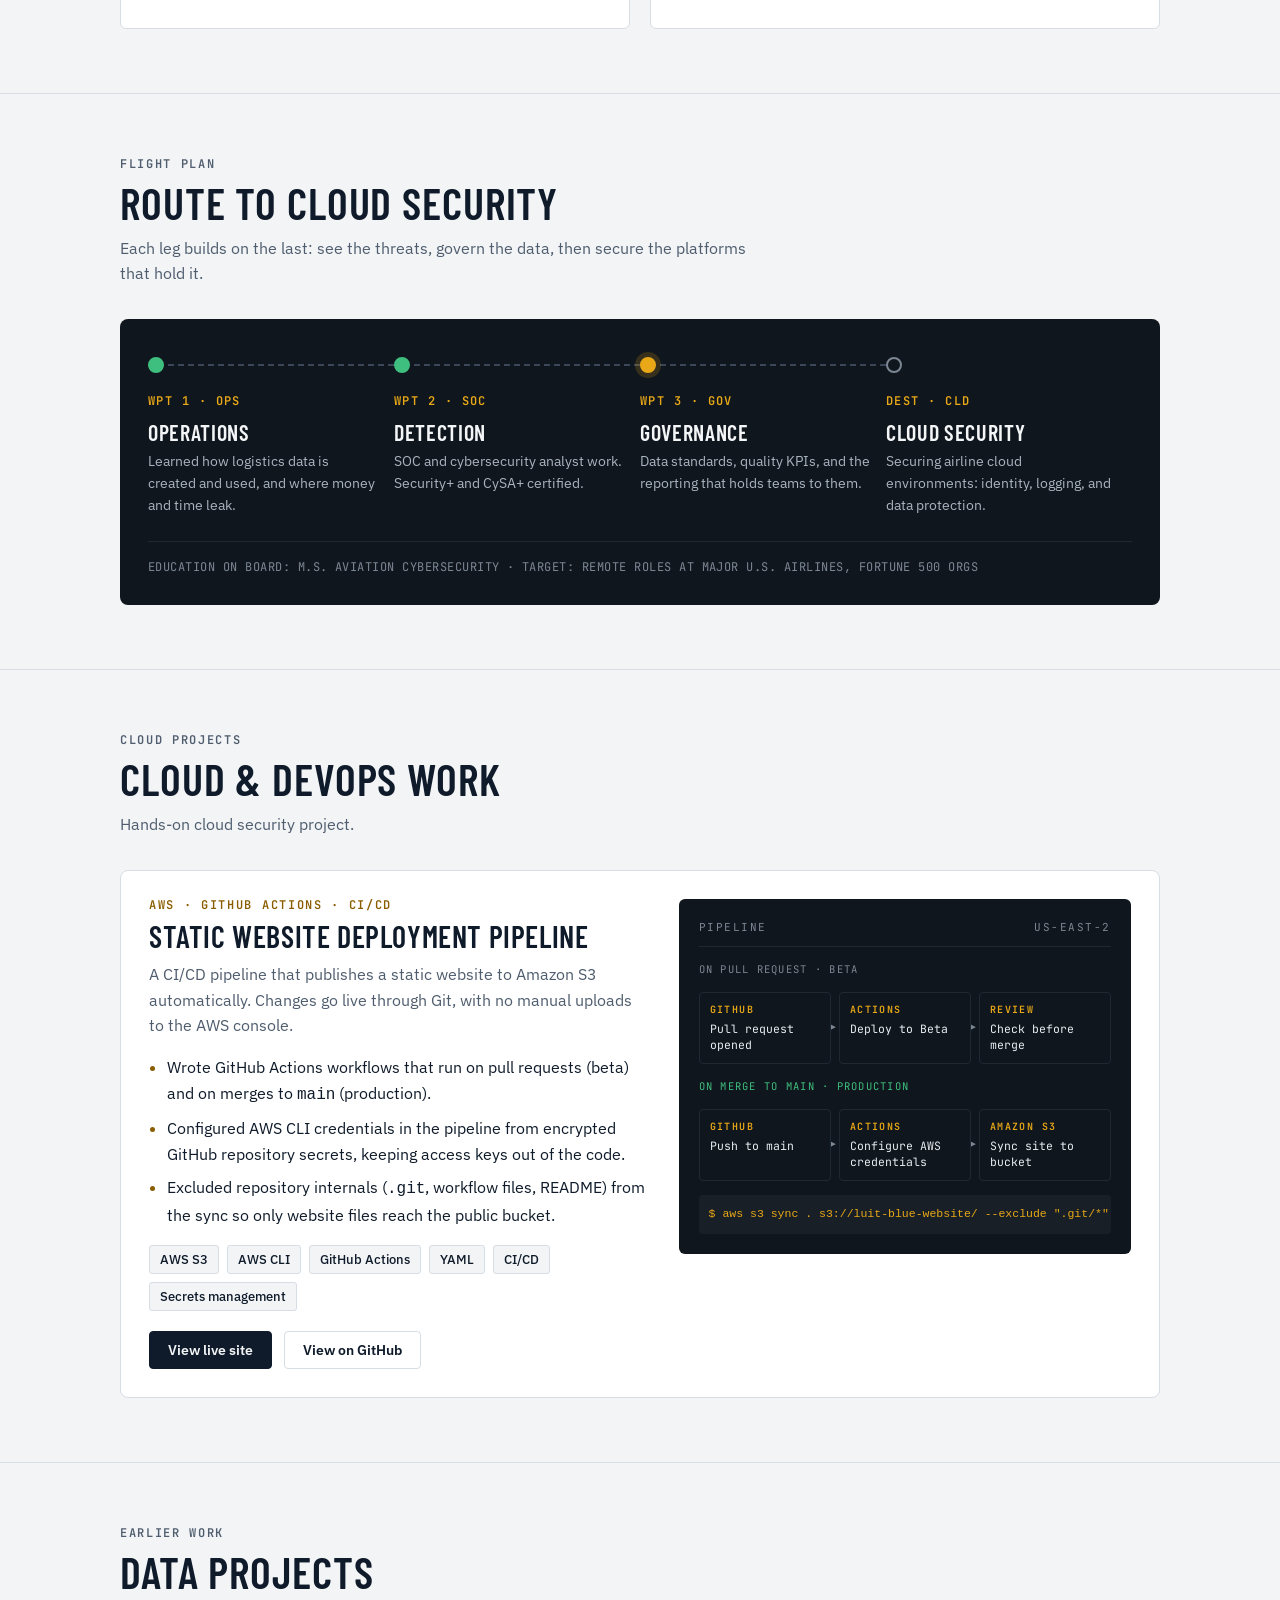
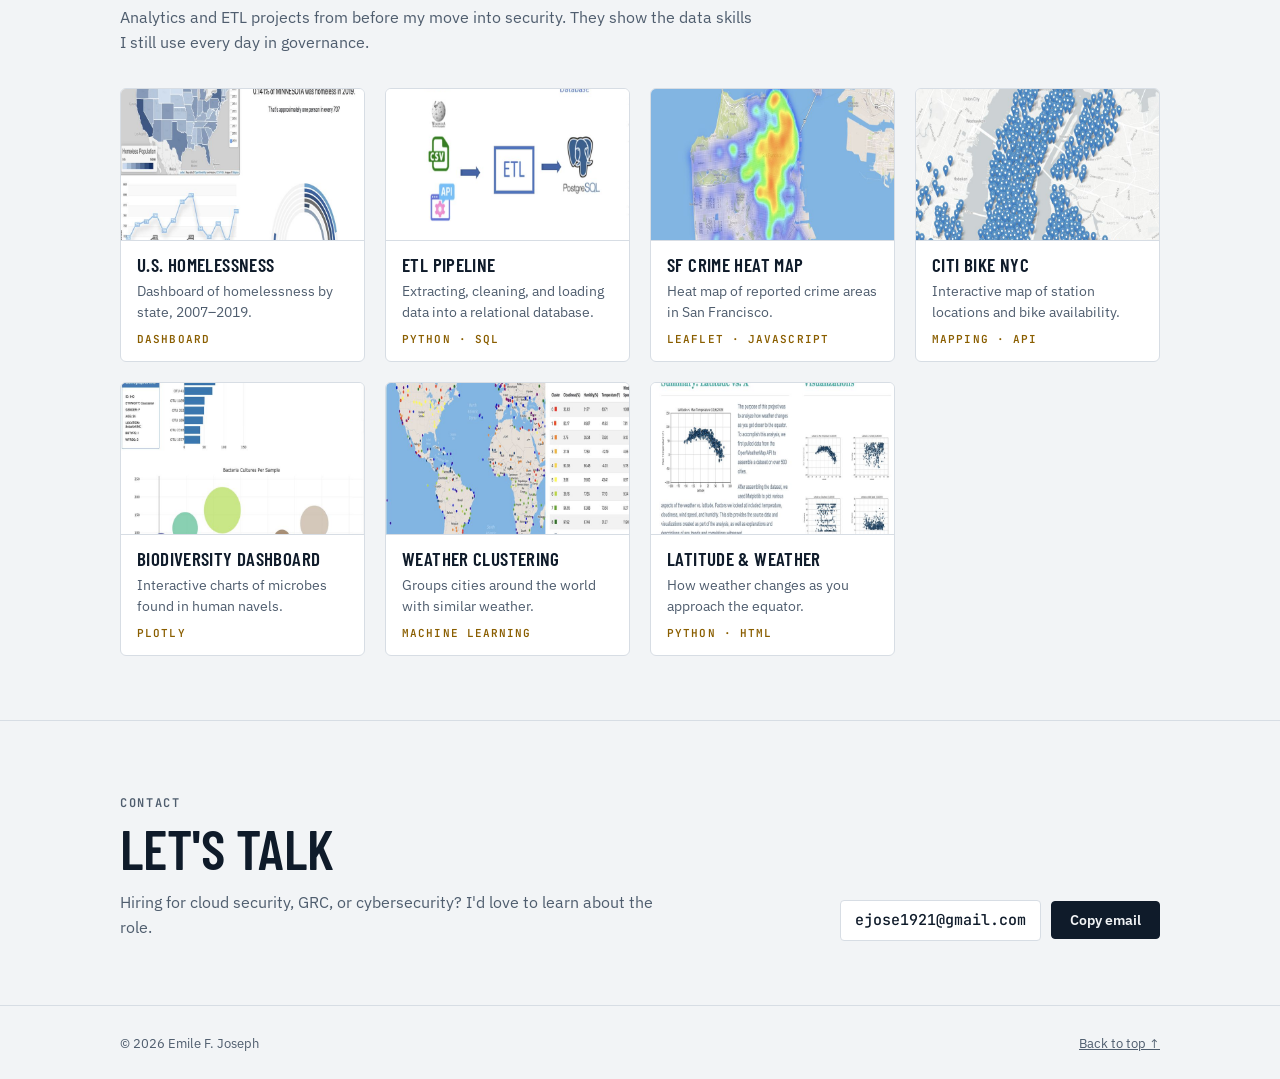
==== commit 9df4aab1: "Update" ====
--- a/index.html
+++ b/index.html
@@ -332,7 +332,7 @@
         <div class="skill">
           <h3>Data &amp; analysis</h3>
           <p>The analytics background behind my governance work.</p>
-          <ul class="chips"><li>SQL</li><li>Python</li><li>Tableau</li><li>SSIS / ETL</li><li>Google Sheets</li><li>Stakeholder reporting</li></ul>
+          <ul class="chips"><li>SQL</li><li>Python</li><li>Tableau</li><li>ETL</li><li>Google Sheets</li><li>Stakeholder reporting</li></ul>
         </div>
       </div>
     </div>
